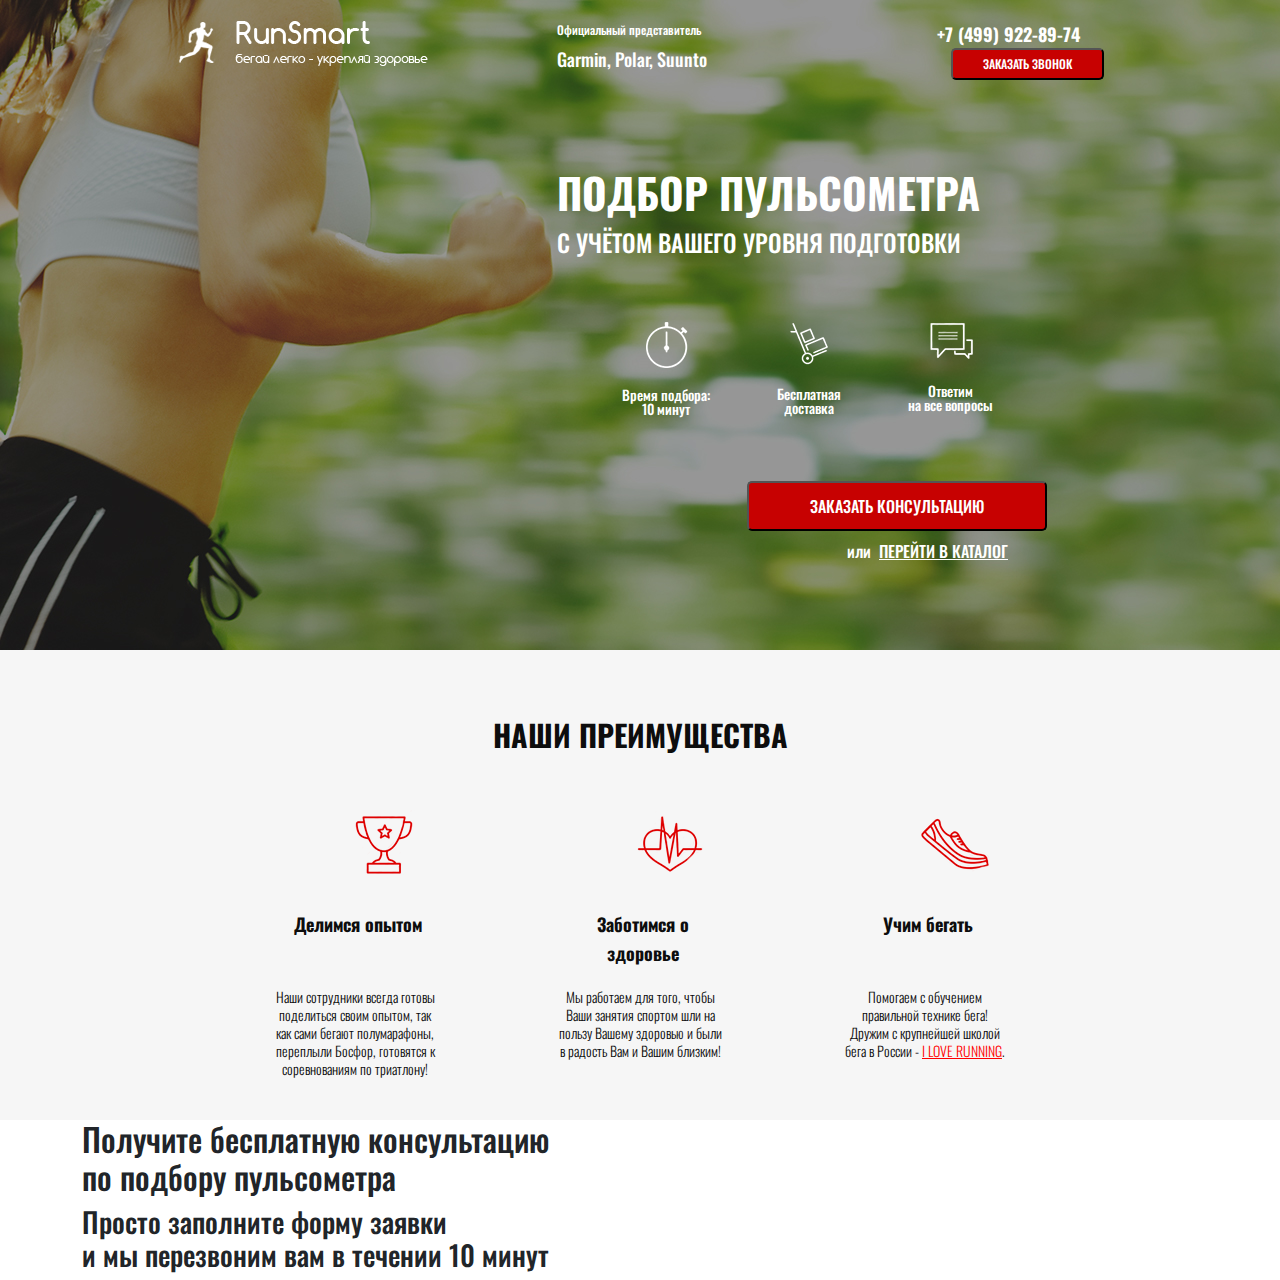
==== src/index.html @ 9c8b7bed "right" ====
<!DOCTYPE html>
<html lang="en">

<head>
    <meta charset="UTF-8">
    <meta http-equiv="X-UA-Compatible" content="IE=edge">
    <meta name="viewport" content="width=device-width, initial-scale=1.0">
    <title>RunSmart - пульсометры</title>
    <link rel="preconnect" href="https://fonts.googleapis.com">
    <link rel="preconnect" href="https://fonts.gstatic.com" crossorigin>
    <link href="https://fonts.googleapis.com/css2?family=Oswald:wght@200;300;400;500;600;700&display=swap" rel="stylesheet">
    <link rel="stylesheet" href="css/bootstrap.min.css">
    <link rel="stylesheet" href="css/bootstrap-grid.min.css">
    <link rel="stylesheet" href="css/style.css">
</head>

<body>
    <header>
        <!-- ВЕРХ САЙТА -->
        <div class="container">
            <div class="header_top_info">
                <div class="row">
                    <div class="col-md-4 offset-md-1">
                        <div class="header_logo"></div>
                        <img src="icons/header_logo.png" alt="">
                    </div>
                    <div class="col-md-3">
                        <div class="off_pr">Официальный представитель</div>
                        <div class="off_pr_name">Garmin, Polar, Suunto</div>
                    </div>
                    <div class="col-md-3 offset-md-1">
                        <div class="header_number">+7 (499) 922-89-74</div>
                        <button class="header_top_button">заказать звонок</button>
                    </div>
                </div>
            </div>
            <div class="row">
                <div class="col-md-6 offset-md-5">
                    <h1 class="header_title">Подбор пульсометра</h1>
                    <h2 class="header_subtitle">с учётом Вашего уровня подготовки</h2>
                </div>
            </div>
            <div class="row">
                <div class="col-md-6 offset-md-5">
                    <div class="header_tips">
                        <div class="header_tip1">
                            <img src="icons/header_tip1.png" alt="1tip" class="tip1">
                            <div class="header_tip_info">
                                Время подбора:<br>10 минут
                            </div>
                        </div>
                        <div class="header_tip2">
                            <img src="icons/header_tip2.png" alt="2tip" class="tip2">
                            <div class="header_tip_info">
                                Бесплатная<br>доставка
                            </div>
                        </div>
                        <div class="header_tip3">
                            <img src="icons/header_tip3.png" alt="3tip" class="tip3">
                            <div class="header_tip_info">
                                Ответим<br>на все вопросы
                            </div>
                        </div>
                    </div>
                </div>
            </div>
            <div class="row">
                <div class="col-md-4 offset-md-7">
                    <button class="consultation_button">заказать кОНСУЛЬТАЦИЮ</button>
                    <div class="consultation_or">
                        или<a href="#"> перейти в каталог</a>
                    </div>
                </div>
            </div>
        </div>
        </div>
    </header>
    <section class="benefits">
        <div class="container">
            <div class="our_benefits">
                наши преимущества
            </div>
            <div class="row">
                <div class="col-md-3 offset-md-1">
                    <img src="icons/benefits_tip1.png" alt="1" class="benefits_img_1"></div>
                <div class="col-md-3">
                    <img src="icons/benefits_tip2.png" alt="2" class="benefits_img_2"></div>
                <div class="col-md-3">
                    <img src="icons/benefits_tip3.png" alt="3" class="benefits_img_3"></div>
            </div>
            <div class="row">
                <div class="col-md-3 offset-md-1">
                    <div class="benefits_title">Делимся опытом</div>
                </div>
                <div class="col-md-3">
                    <div class="benefits_title">Заботимся о здоровье</div>
                </div>
                <div class="col-md-3">
                    <div class="benefits_title">Учим бегать</div>
                </div>
            </div>
            <div class="row">
                <div class="col-md-3 offset-md-1">
                    <div class="benefits_text">Наши сотрудники всегда готовы поделиться своим опытом, так как сами
                        бегают полумарафоны, переплыли Босфор, готовятся к соревнованиям по триатлону!</div>
                </div>
                <div class="col-md-3">
                    <div class="benefits_text">Мы работаем для того, чтобы Ваши занятия спортом шли на пользу Вашему
                        здоровью и были в радость Вам и Вашим близким!</div>
                </div>
                <div class="col-md-3">
                    <div class="benefits_text">Помогаем с обучением правильной технике бега! Дружим с крупнейшей школой
                        бега в России - <a href="#"> I LOVE RUNNING</a>.</div>
                </div>
            </div>
        </div>
    </section>
    <section class="consultation">
        <div class="container">
            <h2>Получите бесплатную консультацию<br>по подбору пульсометра </h2>
            <h3>Просто заполните форму заявки <br> и мы перезвоним вам в течении 10 минут</h3>
        </div>
    </section>
</body>

</html>
---- src/css/style.css ----
*{font-family:"Oswald",sans-serif}header{min-height:650px;widows:100%;background:url("../img/header_bg.png") center center/cover no-repeat}header .header_top_info{padding-top:21px}header .header_top_info .off_pr{font-weight:500;font-size:12px;color:#fff}header .header_top_info .off_pr_name{padding-top:7px;font-weight:500;font-size:18px;color:#fff}header .header_top_info .header_number{font-weight:bold;font-size:18px;display:-webkit-box;display:-ms-flexbox;display:flex;-webkit-box-align:end;-ms-flex-align:end;align-items:flex-end;text-align:right;color:#fff}header .header_top_info .header_top_button{width:153px;height:32px;left:0px;top:0px;background:#c70101;margin-left:14px;border-radius:5px;font-weight:500;font-size:12px;text-align:center;text-transform:uppercase;color:#fff}header h1{font-weight:bold;font-size:42px;line-height:42px;text-transform:uppercase;color:#fff;margin-top:91px}header h2{font-weight:500;font-size:24px;line-height:24px;text-transform:uppercase;color:#fff;margin-top:17px}header .header_tips{display:-webkit-box;display:-ms-flexbox;display:flex;-webkit-box-pack:justify;-ms-flex-pack:justify;justify-content:space-between;margin-right:110px;margin-left:65px;margin-top:60px}header .header_tips .tip1{margin-left:24px}header .header_tips .tip2{margin-left:10px}header .header_tips .tip3{margin-left:22px}header .header_tips .header_tip_info{font-weight:500;font-size:14px;line-height:14px;display:-webkit-box;display:-ms-flexbox;display:flex;text-align:center;color:#fff;margin-top:20px}header .consultation_button{font-weight:500;text-align:center;text-transform:uppercase;color:#fff;width:300px;height:50px;background:#c70101;border-radius:5px;margin-top:65px}header .consultation_or{font-weight:500;font-size:16px;line-height:25px;display:-webkit-box;display:-ms-flexbox;display:flex;-webkit-box-align:end;-ms-flex-align:end;align-items:flex-end;text-align:right;color:#fff;margin-top:8px;text-align:right;margin-left:100px}header .consultation_or a{font-weight:500;font-size:16px;line-height:25px;display:-webkit-box;display:-ms-flexbox;display:flex;-webkit-box-align:end;-ms-flex-align:end;align-items:flex-end;text-align:right;-webkit-text-decoration-line:underline;text-decoration-line:underline;text-transform:uppercase;color:#fff;padding-left:8px}.benefits{background-color:#f6f6f6;min-height:470px;width:100%}.benefits .our_benefits{font-style:normal;font-weight:bold;font-size:30px;line-height:30px;text-align:center;padding-top:70px;color:#0d0d0d;text-transform:uppercase}.benefits img{display:block;margin:0 auto;margin-left:173px;margin-top:60px}.benefits .benefits_title{font-weight:bold;font-size:18px;line-height:29px;text-align:center;color:#0d0d0d;margin-left:100px;margin-top:35px}.benefits .benefits_text{font-weight:300;font-size:14px;line-height:18px;text-align:center;color:#0d0d0d;margin-left:95px;margin-top:20px}.benefits .benefits_text a{-webkit-text-decoration-line:underline;text-decoration-line:underline;color:red}.consultation h1{font-family:MuseoModerno;font-style:normal;font-weight:bold;font-size:36px;line-height:54px;text-transform:uppercase;color:#fff}
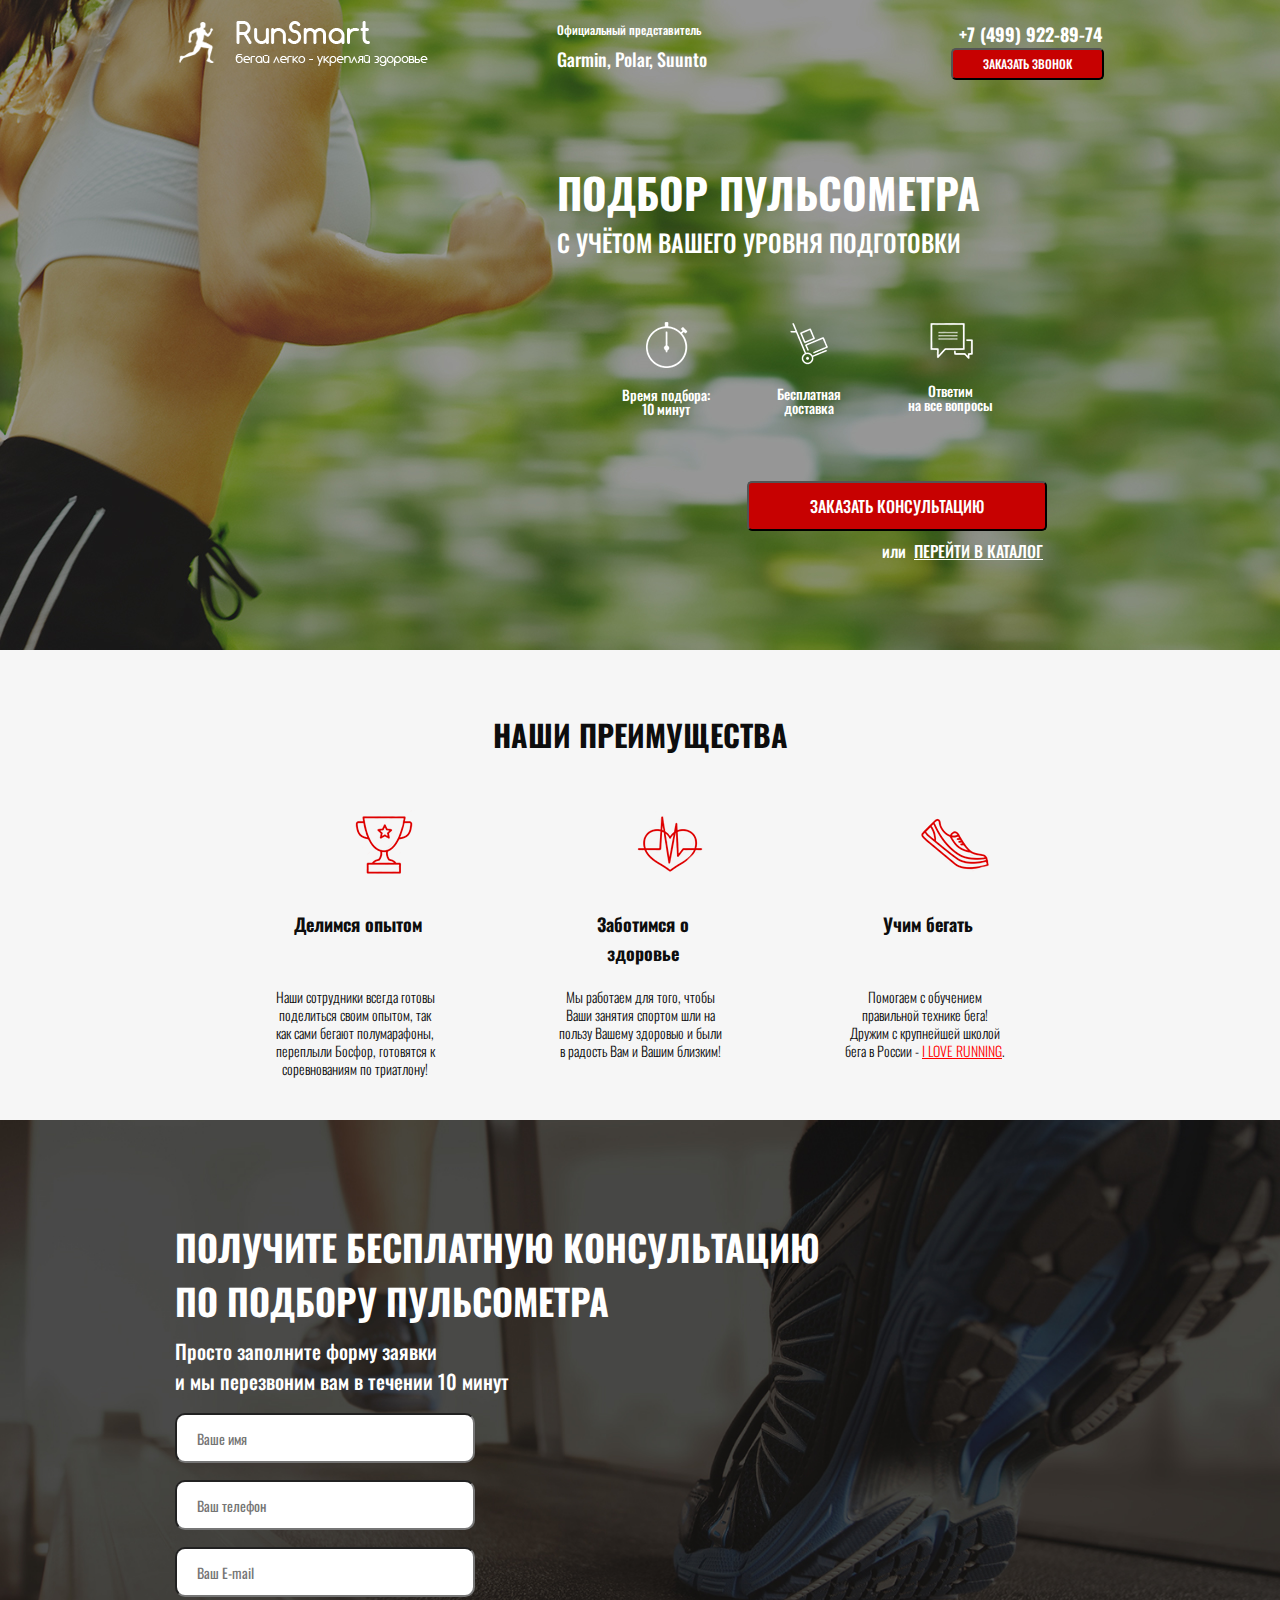
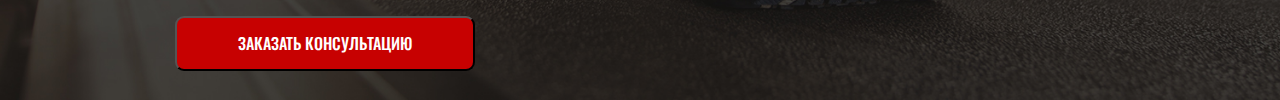
==== commit cb3a89a6: "фыва" ====
--- a/src/index.html
+++ b/src/index.html
@@ -117,10 +117,15 @@
     </section>
     <section class="consultation">
         <div class="container">
-            <h2>Получите бесплатную консультацию<br>по подбору пульсометра </h2>
-            <h3>Просто заполните форму заявки <br> и мы перезвоним вам в течении 10 минут</h3>
+            <div class="offset-md-1"><h2>Получите бесплатную консультацию<br>по подбору пульсометра </h2></div>
+            <div class="offset-md-1"><h3>Просто заполните форму заявки <br> и мы перезвоним вам в течении 10 минут</h3></div>
+            <input class="offset-md-1" type="text" placeholder="Ваше имя">
+            <input class="offset-md-1" type="text" placeholder="Ваш телефон">
+            <input class="offset-md-1" type="text" placeholder="Ваш E-mail">
+            <button class="consult-btn offset-md-1">заказать консультацию</button>
         </div>
     </section>
+    <script src="js/script.js"></script>
 </body>
 
 </html> --- a/src/css/style.css
+++ b/src/css/style.css
@@ -1 +1 @@
-*{font-family:"Oswald",sans-serif}header{min-height:650px;widows:100%;background:url("../img/header_bg.png") center center/cover no-repeat}header .header_top_info{padding-top:21px}header .header_top_info .off_pr{font-weight:500;font-size:12px;color:#fff}header .header_top_info .off_pr_name{padding-top:7px;font-weight:500;font-size:18px;color:#fff}header .header_top_info .header_number{font-weight:bold;font-size:18px;display:-webkit-box;display:-ms-flexbox;display:flex;-webkit-box-align:end;-ms-flex-align:end;align-items:flex-end;text-align:right;color:#fff}header .header_top_info .header_top_button{width:153px;height:32px;left:0px;top:0px;background:#c70101;margin-left:14px;border-radius:5px;font-weight:500;font-size:12px;text-align:center;text-transform:uppercase;color:#fff}header h1{font-weight:bold;font-size:42px;line-height:42px;text-transform:uppercase;color:#fff;margin-top:91px}header h2{font-weight:500;font-size:24px;line-height:24px;text-transform:uppercase;color:#fff;margin-top:17px}header .header_tips{display:-webkit-box;display:-ms-flexbox;display:flex;-webkit-box-pack:justify;-ms-flex-pack:justify;justify-content:space-between;margin-right:110px;margin-left:65px;margin-top:60px}header .header_tips .tip1{margin-left:24px}header .header_tips .tip2{margin-left:10px}header .header_tips .tip3{margin-left:22px}header .header_tips .header_tip_info{font-weight:500;font-size:14px;line-height:14px;display:-webkit-box;display:-ms-flexbox;display:flex;text-align:center;color:#fff;margin-top:20px}header .consultation_button{font-weight:500;text-align:center;text-transform:uppercase;color:#fff;width:300px;height:50px;background:#c70101;border-radius:5px;margin-top:65px}header .consultation_or{font-weight:500;font-size:16px;line-height:25px;display:-webkit-box;display:-ms-flexbox;display:flex;-webkit-box-align:end;-ms-flex-align:end;align-items:flex-end;text-align:right;color:#fff;margin-top:8px;text-align:right;margin-left:100px}header .consultation_or a{font-weight:500;font-size:16px;line-height:25px;display:-webkit-box;display:-ms-flexbox;display:flex;-webkit-box-align:end;-ms-flex-align:end;align-items:flex-end;text-align:right;-webkit-text-decoration-line:underline;text-decoration-line:underline;text-transform:uppercase;color:#fff;padding-left:8px}.benefits{background-color:#f6f6f6;min-height:470px;width:100%}.benefits .our_benefits{font-style:normal;font-weight:bold;font-size:30px;line-height:30px;text-align:center;padding-top:70px;color:#0d0d0d;text-transform:uppercase}.benefits img{display:block;margin:0 auto;margin-left:173px;margin-top:60px}.benefits .benefits_title{font-weight:bold;font-size:18px;line-height:29px;text-align:center;color:#0d0d0d;margin-left:100px;margin-top:35px}.benefits .benefits_text{font-weight:300;font-size:14px;line-height:18px;text-align:center;color:#0d0d0d;margin-left:95px;margin-top:20px}.benefits .benefits_text a{-webkit-text-decoration-line:underline;text-decoration-line:underline;color:red}.consultation h1{font-family:MuseoModerno;font-style:normal;font-weight:bold;font-size:36px;line-height:54px;text-transform:uppercase;color:#fff}+*{font-family:"Oswald",sans-serif}header{min-height:650px;widows:100%;background:url("../img/header_bg.png") center center/cover no-repeat}header .header_top_info{padding-top:21px}header .header_top_info .off_pr{font-weight:500;font-size:12px;color:#fff}header .header_top_info .off_pr_name{padding-top:7px;font-weight:500;font-size:18px;color:#fff}header .header_top_info .header_number{padding-left:22px;font-weight:bold;font-size:18px;display:-webkit-box;display:-ms-flexbox;display:flex;-webkit-box-align:end;-ms-flex-align:end;align-items:flex-end;text-align:right;color:#fff}header .header_top_info .header_top_button{width:153px;height:32px;left:0px;top:0px;background:#c70101;margin-left:14px;border-radius:5px;font-weight:500;font-size:12px;text-align:center;text-transform:uppercase;color:#fff}header h1{font-weight:bold;font-size:42px;line-height:42px;text-transform:uppercase;color:#fff;margin-top:91px}header h2{font-weight:500;font-size:24px;line-height:24px;text-transform:uppercase;color:#fff;margin-top:17px}header .header_tips{display:-webkit-box;display:-ms-flexbox;display:flex;-webkit-box-pack:justify;-ms-flex-pack:justify;justify-content:space-between;margin-right:110px;margin-left:65px;margin-top:60px}header .header_tips .tip1{margin-left:24px}header .header_tips .tip2{margin-left:10px}header .header_tips .tip3{margin-left:22px}header .header_tips .header_tip_info{font-weight:500;font-size:14px;line-height:14px;display:-webkit-box;display:-ms-flexbox;display:flex;text-align:center;color:#fff;margin-top:20px}header .consultation_button{font-weight:500;text-align:center;text-transform:uppercase;color:#fff;width:300px;height:50px;background:#c70101;border-radius:5px;margin-top:65px}header .consultation_or{font-weight:500;font-size:16px;line-height:25px;display:-webkit-box;display:-ms-flexbox;display:flex;-webkit-box-align:end;-ms-flex-align:end;align-items:flex-end;text-align:right;color:#fff;margin-top:8px;text-align:right;margin-left:135px}header .consultation_or a{font-weight:500;font-size:16px;line-height:25px;display:-webkit-box;display:-ms-flexbox;display:flex;-webkit-box-align:end;-ms-flex-align:end;align-items:flex-end;text-align:right;-webkit-text-decoration-line:underline;text-decoration-line:underline;text-transform:uppercase;color:#fff;padding-left:8px}.benefits{background-color:#f6f6f6;min-height:470px;width:100%}.benefits .our_benefits{font-style:normal;font-weight:bold;font-size:30px;line-height:30px;text-align:center;padding-top:70px;color:#0d0d0d;text-transform:uppercase}.benefits img{display:block;margin:0 auto;margin-left:173px;margin-top:60px}.benefits .benefits_title{font-weight:bold;font-size:18px;line-height:29px;text-align:center;color:#0d0d0d;margin-left:100px;margin-top:35px}.benefits .benefits_text{font-weight:300;font-size:14px;line-height:18px;text-align:center;color:#0d0d0d;margin-left:95px;margin-top:20px}.benefits .benefits_text a{-webkit-text-decoration-line:underline;text-decoration-line:underline;color:red}.consultation{background:url("../img/consultation_bg.png") center center/cover no-repeat;min-height:580px;padding-top:100px}.consultation h2{font-weight:bold;font-size:36px;line-height:54px;text-transform:uppercase;color:#fff}.consultation h3{font-weight:500;font-size:20px;line-height:30px;color:#fff}.consultation input{width:300px;height:50px;border-radius:10px;background:#fff;padding-left:20px;display:-webkit-box;display:-ms-flexbox;display:flex;-webkit-box-orient:vertical;-webkit-box-direction:normal;-ms-flex-direction:column;flex-direction:column;margin-top:17px;font-size:14px;color:#4b4b4b}.consultation button{width:300px;height:55px;background:#c70101;font-weight:500;font-size:16px;line-height:25px;text-align:center;text-transform:uppercase;color:#fff;margin-top:19px;border-radius:9px}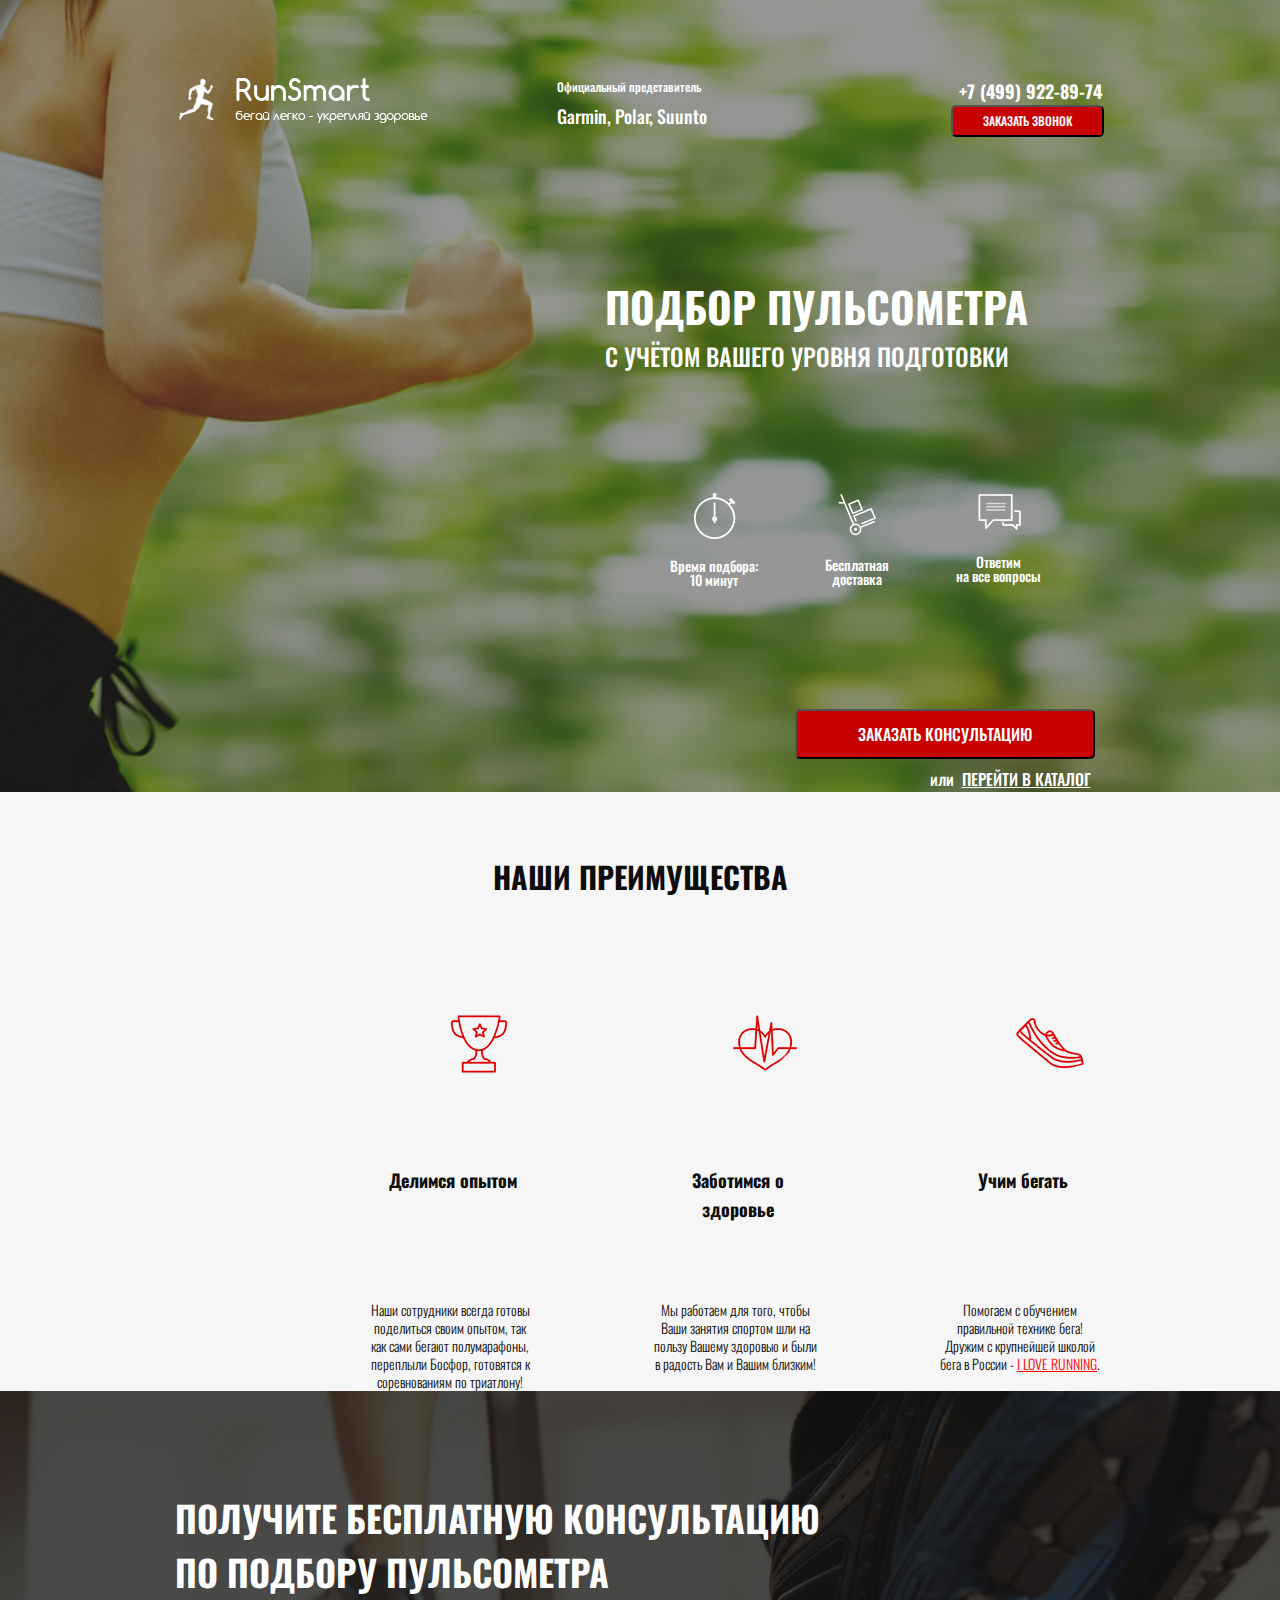
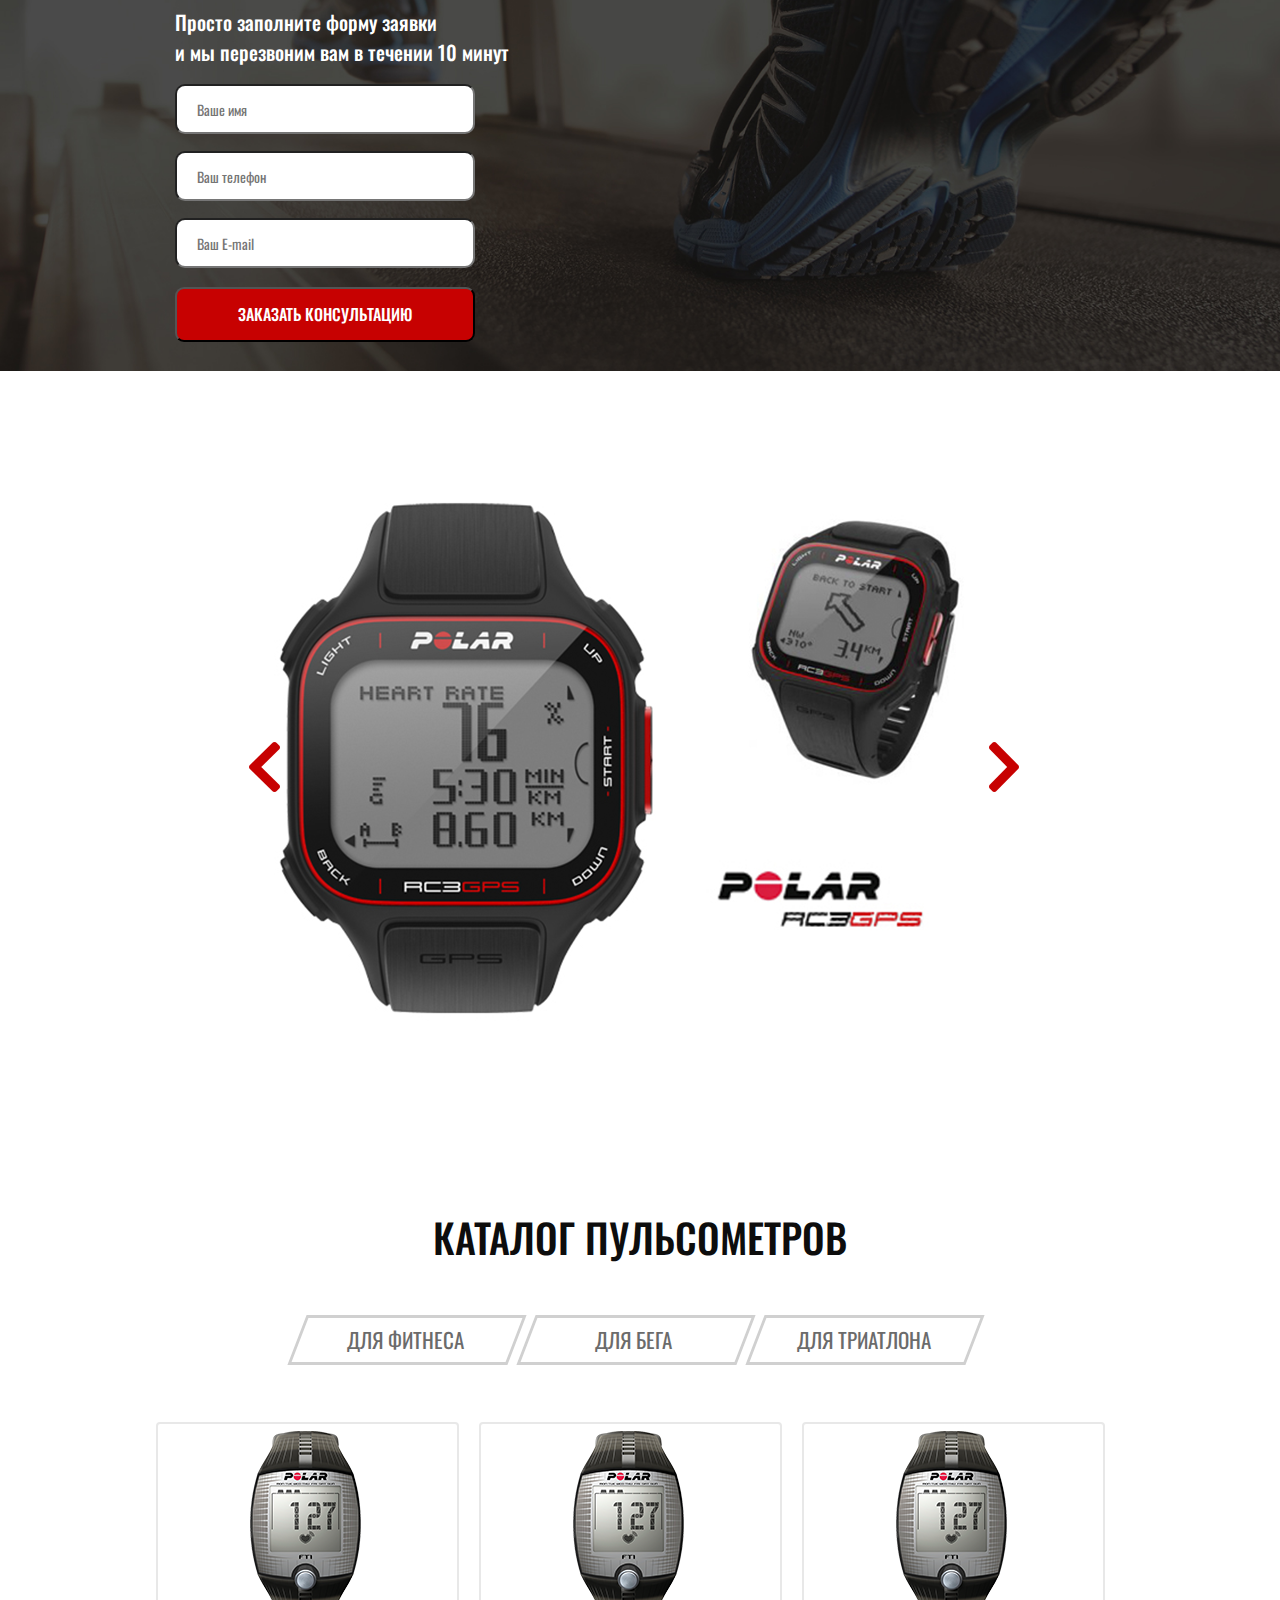
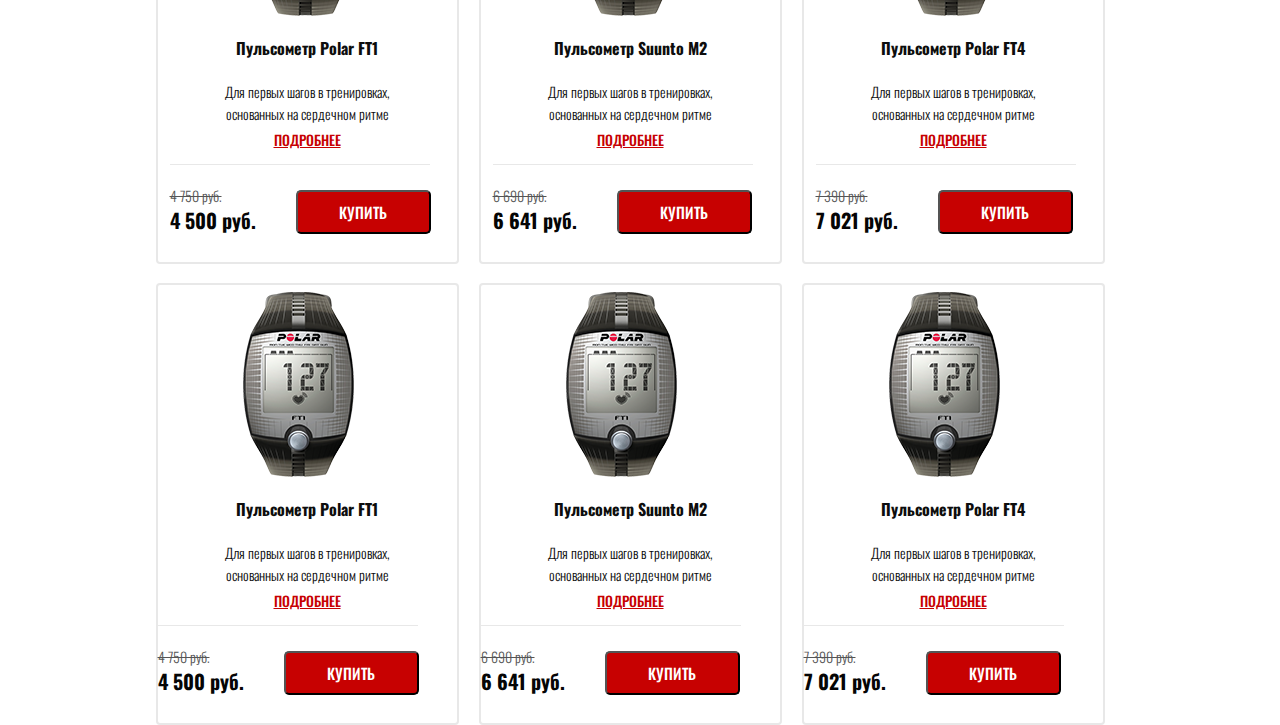
==== commit 6362eace: "ioi" ====
--- a/src/index.html
+++ b/src/index.html
@@ -125,6 +125,124 @@
             <button class="consult-btn offset-md-1">заказать консультацию</button>
         </div>
     </section>
+    <section class="slider-section">
+        <div class="container">
+            <div class="slider">
+                    <img src="img/slide1.png" alt="" class="slide-img anim">
+                    <!-- <img src="img/slide2.png" alt="" class="slide-img anim"> -->
+                    <img src="img/slide3.png" alt="" class="slide-img anim">
+                    <img src="icons/arrow_left.png" alt="" class="arrow-button-left">
+                    <img src="icons/arrow_right.png" alt="" class="arrow-button-right">
+            </div>
+        </div>
+    </section>
+    <section class="catalog-buttons">
+        <div class="container">
+            <h2>каталог пульсометров</h2>
+            <div class="tabs">
+                <div class="tab1"> <span> Для фитнеса</span></div>
+                <div class="tab2"><span>для бега</span></div>
+                <div class="tab3"> <span>для триатлона</span></div>
+            </div>
+
+        </div>
+    </section>
+    <section class="catalog">
+        <div class="container">
+            <div class="row">
+                <div class="card">
+                    <img src="img/card-pic.png" alt="">
+                    <h3>Пульсометр Polar FT1</h3>
+                    <div class="card-title">Для первых шагов в тренировках,<br> основанных на сердечном ритме</div>
+                    <div class="more">ПОДРОБНЕЕ</div>
+                    <div class="delimiter"></div>
+                    <div class="footer-card">
+                        <div class="prices">
+                            <div class="mini-price">4 750 руб.</div>
+                            <div class="big-price">4 500 руб.</div>
+                        </div>
+                        <button class="buy">КУПИТЬ</button>
+                    </div>
+
+                </div>
+                <div class="card">
+                    <img src="img/card-pic.png" alt="">
+                    <h3>Пульсометр Suunto M2</h3>
+                    <div class="card-title">Для первых шагов в тренировках,<br> основанных на сердечном ритме</div>
+                    <div class="more">ПОДРОБНЕЕ</div>
+                    <div class="delimiter"></div>
+                    <div class="footer-card">
+                        <div class="prices">
+                            <div class="mini-price">6 690 руб.</div>
+                            <div class="big-price">6 641 руб.</div>
+                        </div>
+                        <button class="buy">КУПИТЬ</button>
+                    </div>
+
+                </div>
+                <div class="card">
+                    <img src="img/card-pic.png" alt="">
+                    <h3>Пульсометр Polar FT4</h3>
+                    <div class="card-title">Для первых шагов в тренировках,<br> основанных на сердечном ритме</div>
+                    <div class="more">ПОДРОБНЕЕ</div>
+                    <div class="delimiter"></div>
+                    <div class="footer-card">
+                        <div class="prices">
+                            <div class="mini-price">7 390 руб.</div>
+                            <div class="big-price">7 021 руб.</div>
+                        </div>
+                        <button class="buy">КУПИТЬ</button>
+                    </div>
+                </div>
+            </div>
+            <div class="row1">
+                <div class="card">
+                    <img src="img/card-pic.png" alt="">
+                    <h3>Пульсометр Polar FT1</h3>
+                    <div class="card-title">Для первых шагов в тренировках,<br> основанных на сердечном ритме</div>
+                    <div class="more">ПОДРОБНЕЕ</div>
+                    <div class="delimiter"></div>
+                    <div class="footer-card">
+                        <div class="prices">
+                            <div class="mini-price">4 750 руб.</div>
+                            <div class="big-price">4 500 руб.</div>
+                        </div>
+                        <button class="buy">КУПИТЬ</button>
+                    </div>
+
+                </div>
+                <div class="card">
+                    <img src="img/card-pic.png" alt="">
+                    <h3>Пульсометр Suunto M2</h3>
+                    <div class="card-title">Для первых шагов в тренировках,<br> основанных на сердечном ритме</div>
+                    <div class="more">ПОДРОБНЕЕ</div>
+                    <div class="delimiter"></div>
+                    <div class="footer-card">
+                        <div class="prices">
+                            <div class="mini-price">6 690 руб.</div>
+                            <div class="big-price">6 641 руб.</div>
+                        </div>
+                        <button class="buy">КУПИТЬ</button>
+                    </div>
+
+                </div>
+                <div class="card">
+                    <img src="img/card-pic.png" alt="">
+                    <h3>Пульсометр Polar FT4</h3>
+                    <div class="card-title">Для первых шагов в тренировках,<br> основанных на сердечном ритме</div>
+                    <div class="more">ПОДРОБНЕЕ</div>
+                    <div class="delimiter"></div>
+                    <div class="footer-card">
+                        <div class="prices">
+                            <div class="mini-price">7 390 руб.</div>
+                            <div class="big-price">7 021 руб.</div>
+                        </div>
+                        <button class="buy">КУПИТЬ</button>
+                    </div>
+                </div>
+            </div>
+        </div>
+    </section>
     <script src="js/script.js"></script>
 </body>
 
--- a/src/css/style.css
+++ b/src/css/style.css
@@ -1 +1 @@
-*{font-family:"Oswald",sans-serif}header{min-height:650px;widows:100%;background:url("../img/header_bg.png") center center/cover no-repeat}header .header_top_info{padding-top:21px}header .header_top_info .off_pr{font-weight:500;font-size:12px;color:#fff}header .header_top_info .off_pr_name{padding-top:7px;font-weight:500;font-size:18px;color:#fff}header .header_top_info .header_number{padding-left:22px;font-weight:bold;font-size:18px;display:-webkit-box;display:-ms-flexbox;display:flex;-webkit-box-align:end;-ms-flex-align:end;align-items:flex-end;text-align:right;color:#fff}header .header_top_info .header_top_button{width:153px;height:32px;left:0px;top:0px;background:#c70101;margin-left:14px;border-radius:5px;font-weight:500;font-size:12px;text-align:center;text-transform:uppercase;color:#fff}header h1{font-weight:bold;font-size:42px;line-height:42px;text-transform:uppercase;color:#fff;margin-top:91px}header h2{font-weight:500;font-size:24px;line-height:24px;text-transform:uppercase;color:#fff;margin-top:17px}header .header_tips{display:-webkit-box;display:-ms-flexbox;display:flex;-webkit-box-pack:justify;-ms-flex-pack:justify;justify-content:space-between;margin-right:110px;margin-left:65px;margin-top:60px}header .header_tips .tip1{margin-left:24px}header .header_tips .tip2{margin-left:10px}header .header_tips .tip3{margin-left:22px}header .header_tips .header_tip_info{font-weight:500;font-size:14px;line-height:14px;display:-webkit-box;display:-ms-flexbox;display:flex;text-align:center;color:#fff;margin-top:20px}header .consultation_button{font-weight:500;text-align:center;text-transform:uppercase;color:#fff;width:300px;height:50px;background:#c70101;border-radius:5px;margin-top:65px}header .consultation_or{font-weight:500;font-size:16px;line-height:25px;display:-webkit-box;display:-ms-flexbox;display:flex;-webkit-box-align:end;-ms-flex-align:end;align-items:flex-end;text-align:right;color:#fff;margin-top:8px;text-align:right;margin-left:135px}header .consultation_or a{font-weight:500;font-size:16px;line-height:25px;display:-webkit-box;display:-ms-flexbox;display:flex;-webkit-box-align:end;-ms-flex-align:end;align-items:flex-end;text-align:right;-webkit-text-decoration-line:underline;text-decoration-line:underline;text-transform:uppercase;color:#fff;padding-left:8px}.benefits{background-color:#f6f6f6;min-height:470px;width:100%}.benefits .our_benefits{font-style:normal;font-weight:bold;font-size:30px;line-height:30px;text-align:center;padding-top:70px;color:#0d0d0d;text-transform:uppercase}.benefits img{display:block;margin:0 auto;margin-left:173px;margin-top:60px}.benefits .benefits_title{font-weight:bold;font-size:18px;line-height:29px;text-align:center;color:#0d0d0d;margin-left:100px;margin-top:35px}.benefits .benefits_text{font-weight:300;font-size:14px;line-height:18px;text-align:center;color:#0d0d0d;margin-left:95px;margin-top:20px}.benefits .benefits_text a{-webkit-text-decoration-line:underline;text-decoration-line:underline;color:red}.consultation{background:url("../img/consultation_bg.png") center center/cover no-repeat;min-height:580px;padding-top:100px}.consultation h2{font-weight:bold;font-size:36px;line-height:54px;text-transform:uppercase;color:#fff}.consultation h3{font-weight:500;font-size:20px;line-height:30px;color:#fff}.consultation input{width:300px;height:50px;border-radius:10px;background:#fff;padding-left:20px;display:-webkit-box;display:-ms-flexbox;display:flex;-webkit-box-orient:vertical;-webkit-box-direction:normal;-ms-flex-direction:column;flex-direction:column;margin-top:17px;font-size:14px;color:#4b4b4b}.consultation button{width:300px;height:55px;background:#c70101;font-weight:500;font-size:16px;line-height:25px;text-align:center;text-transform:uppercase;color:#fff;margin-top:19px;border-radius:9px}+*{font-family:"Oswald",sans-serif}header{min-height:650px;widows:100%;background:url("../img/header_bg.png") center center/cover no-repeat}header .header_top_info{padding-top:21px}header .header_top_info .off_pr{font-weight:500;font-size:12px;color:#fff}header .header_top_info .off_pr_name{padding-top:7px;font-weight:500;font-size:18px;color:#fff}header .header_top_info .header_number{padding-left:22px;font-weight:bold;font-size:18px;display:-webkit-box;display:-ms-flexbox;display:flex;-webkit-box-align:end;-ms-flex-align:end;align-items:flex-end;text-align:right;color:#fff}header .header_top_info .header_top_button{width:153px;height:32px;left:0px;top:0px;background:#c70101;margin-left:14px;border-radius:5px;font-weight:500;font-size:12px;text-align:center;text-transform:uppercase;color:#fff}header h1{font-weight:bold;font-size:42px;line-height:42px;text-transform:uppercase;color:#fff;margin-top:91px}header h2{font-weight:500;font-size:24px;line-height:24px;text-transform:uppercase;color:#fff;margin-top:17px}header .header_tips{display:-webkit-box;display:-ms-flexbox;display:flex;-webkit-box-pack:justify;-ms-flex-pack:justify;justify-content:space-between;margin-right:110px;margin-left:65px;margin-top:60px}header .header_tips .tip1{margin-left:24px}header .header_tips .tip2{margin-left:10px}header .header_tips .tip3{margin-left:22px}header .header_tips .header_tip_info{font-weight:500;font-size:14px;line-height:14px;display:-webkit-box;display:-ms-flexbox;display:flex;text-align:center;color:#fff;margin-top:20px}header .consultation_button{font-weight:500;text-align:center;text-transform:uppercase;color:#fff;width:300px;height:50px;background:#c70101;border-radius:5px;margin-top:65px}header .consultation_or{font-weight:500;font-size:16px;line-height:25px;display:-webkit-box;display:-ms-flexbox;display:flex;-webkit-box-align:end;-ms-flex-align:end;align-items:flex-end;text-align:right;color:#fff;margin-top:8px;text-align:right;margin-left:135px}header .consultation_or a{font-weight:500;font-size:16px;line-height:25px;display:-webkit-box;display:-ms-flexbox;display:flex;-webkit-box-align:end;-ms-flex-align:end;align-items:flex-end;text-align:right;-webkit-text-decoration-line:underline;text-decoration-line:underline;text-transform:uppercase;color:#fff;padding-left:8px}.benefits{background-color:#f6f6f6;min-height:470px;width:100%}.benefits .our_benefits{font-style:normal;font-weight:bold;font-size:30px;line-height:30px;text-align:center;padding-top:70px;color:#0d0d0d;text-transform:uppercase}.benefits img{display:block;margin:0 auto;margin-left:173px;margin-top:60px}.benefits .benefits_title{font-weight:bold;font-size:18px;line-height:29px;text-align:center;color:#0d0d0d;margin-left:100px;margin-top:35px}.benefits .benefits_text{font-weight:300;font-size:14px;line-height:18px;text-align:center;color:#0d0d0d;margin-left:95px;margin-top:20px}.benefits .benefits_text a{-webkit-text-decoration-line:underline;text-decoration-line:underline;color:red}.consultation{background:url("../img/consultation_bg.png") center center/cover no-repeat;min-height:580px;padding-top:100px}.consultation h2{font-weight:bold;font-size:36px;line-height:54px;text-transform:uppercase;color:#fff}.consultation h3{font-weight:500;font-size:20px;line-height:30px;color:#fff}.consultation input{width:300px;height:50px;border-radius:10px;background:#fff;padding-left:20px;display:-webkit-box;display:-ms-flexbox;display:flex;-webkit-box-orient:vertical;-webkit-box-direction:normal;-ms-flex-direction:column;flex-direction:column;margin-top:17px;font-size:14px;color:#4b4b4b}.consultation button{width:300px;height:55px;background:#c70101;font-weight:500;font-size:16px;line-height:25px;text-align:center;text-transform:uppercase;color:#fff;margin-top:19px;border-radius:9px}.slider-section{min-height:742px}.slider-section .slider{position:relative;min-height:742px}.slider-section .slider .slide-img{margin:0 auto;padding-top:11%;-webkit-transition:all ease 2s;transition:all ease 2s;opacity:1}.slider-section .slider .anim{opacity:.4}.slider-section .slider .arrow-button-left{position:absolute;top:50%;left:15%;cursor:pointer}.slider-section .slider .arrow-button-right{position:absolute;top:50%;right:16%;cursor:pointer}.catalog-buttons{padding-top:100px;min-height:229px}.catalog-buttons h2{font-size:40px;text-align:center;text-transform:uppercase;color:#0d0d0d}.catalog-buttons .tabs{padding-top:46px;display:-webkit-box;display:-ms-flexbox;display:flex;-webkit-box-orient:horizontal;-webkit-box-direction:normal;-ms-flex-direction:row;flex-direction:row;-webkit-box-pack:center;-ms-flex-pack:center;justify-content:center}.catalog-buttons .tabs .tab1{margin-right:9px;width:220px;height:50px;background:rgba(0,0,0,.0001);border:3px solid #d0d0d0;cursor:pointer;-webkit-transform:skew(339deg);-moz-transform:skew(339deg);-o-transform:skew(339deg)}.catalog-buttons .tabs .tab1 span{left:22%;top:14%;position:absolute;font-size:21px;text-transform:uppercase;color:#6b6b6b;-webkit-transform:skew(21deg);-moz-transform:skew(21deg);-o-transform:skew(21deg);-webkit-user-select:none;-moz-user-select:none;-ms-user-select:none;user-select:none}.catalog-buttons .tabs .tab2{margin-right:9px;width:220px;height:50px;background:rgba(0,0,0,.0001);border:3px solid #d0d0d0;cursor:pointer;-webkit-transform:skew(339deg);-moz-transform:skew(339deg);-o-transform:skew(339deg)}.catalog-buttons .tabs .tab2 span{left:31%;top:14%;position:absolute;font-size:21px;text-transform:uppercase;color:#6b6b6b;-webkit-transform:skew(21deg);-moz-transform:skew(21deg);-o-transform:skew(21deg);-webkit-user-select:none;-moz-user-select:none;-ms-user-select:none;user-select:none}.catalog-buttons .tabs .tab3{margin-right:9px;width:220px;height:50px;background:rgba(0,0,0,.0001);border:3px solid #d0d0d0;cursor:pointer;-webkit-transform:skew(339deg);-moz-transform:skew(339deg);-o-transform:skew(339deg)}.catalog-buttons .tabs .tab3 span{left:18%;top:14%;position:absolute;font-size:21px;text-transform:uppercase;color:#6b6b6b;-webkit-transform:skew(21deg);-moz-transform:skew(21deg);-o-transform:skew(21deg);-webkit-user-select:none;-moz-user-select:none;-ms-user-select:none;user-select:none}.catalog-buttons .tabs .tab-click{background:#c70101}.catalog-buttons .tabs .tab-click span{color:#fff}.row1{display:-webkit-box;display:-ms-flexbox;display:flex;-webkit-box-orient:horizontal;-webkit-box-direction:normal;-ms-flex-direction:row;flex-direction:row;-webkit-box-pack:center;-ms-flex-pack:center;justify-content:center;padding-top:19px}.row{display:-webkit-box;display:-ms-flexbox;display:flex;-webkit-box-orient:horizontal;-webkit-box-direction:normal;-ms-flex-direction:row;flex-direction:row;-webkit-box-pack:center;-ms-flex-pack:center;justify-content:center;padding-top:57px}.card{width:303px;height:442px;border:2px solid #e8e8e8;margin-right:20px}.card img{height:200px;width:140px;margin-left:24%}.card h3{font-weight:bold;font-size:16px;text-align:center;color:#0d0d0d;padding-top:15px}.card .card-title{font-weight:300;font-size:14px;line-height:22px;text-align:center;color:#0d0d0d;padding-top:15px}.card .more{font-weight:500;font-size:14px;line-height:14px;text-align:center;-webkit-text-decoration-line:underline;text-decoration-line:underline;color:#c70101;cursor:pointer;-webkit-user-select:none;-moz-user-select:none;-ms-user-select:none;user-select:none}.card .delimiter{width:260px;height:1px;left:22px;top:359px;background:#e8e8e8;-webkit-box-pack:center;-ms-flex-pack:center;justify-content:center;margin-top:17px}.card .footer-card{display:-webkit-box;display:-ms-flexbox;display:flex}.card .prices{padding-top:24px}.card .prices .mini-price{font-weight:300;font-size:14px;line-height:14px;-webkit-text-decoration-line:line-through;text-decoration-line:line-through;color:#555}.card .prices .big-price{font-weight:bold;font-size:20px;color:#050505;padding-top:2px}.card .buy{margin-top:25px;margin-left:40px;width:135px;height:44px;background:#c70101;border-radius:5px;font-weight:500;font-size:15px;text-transform:uppercase;color:#fff}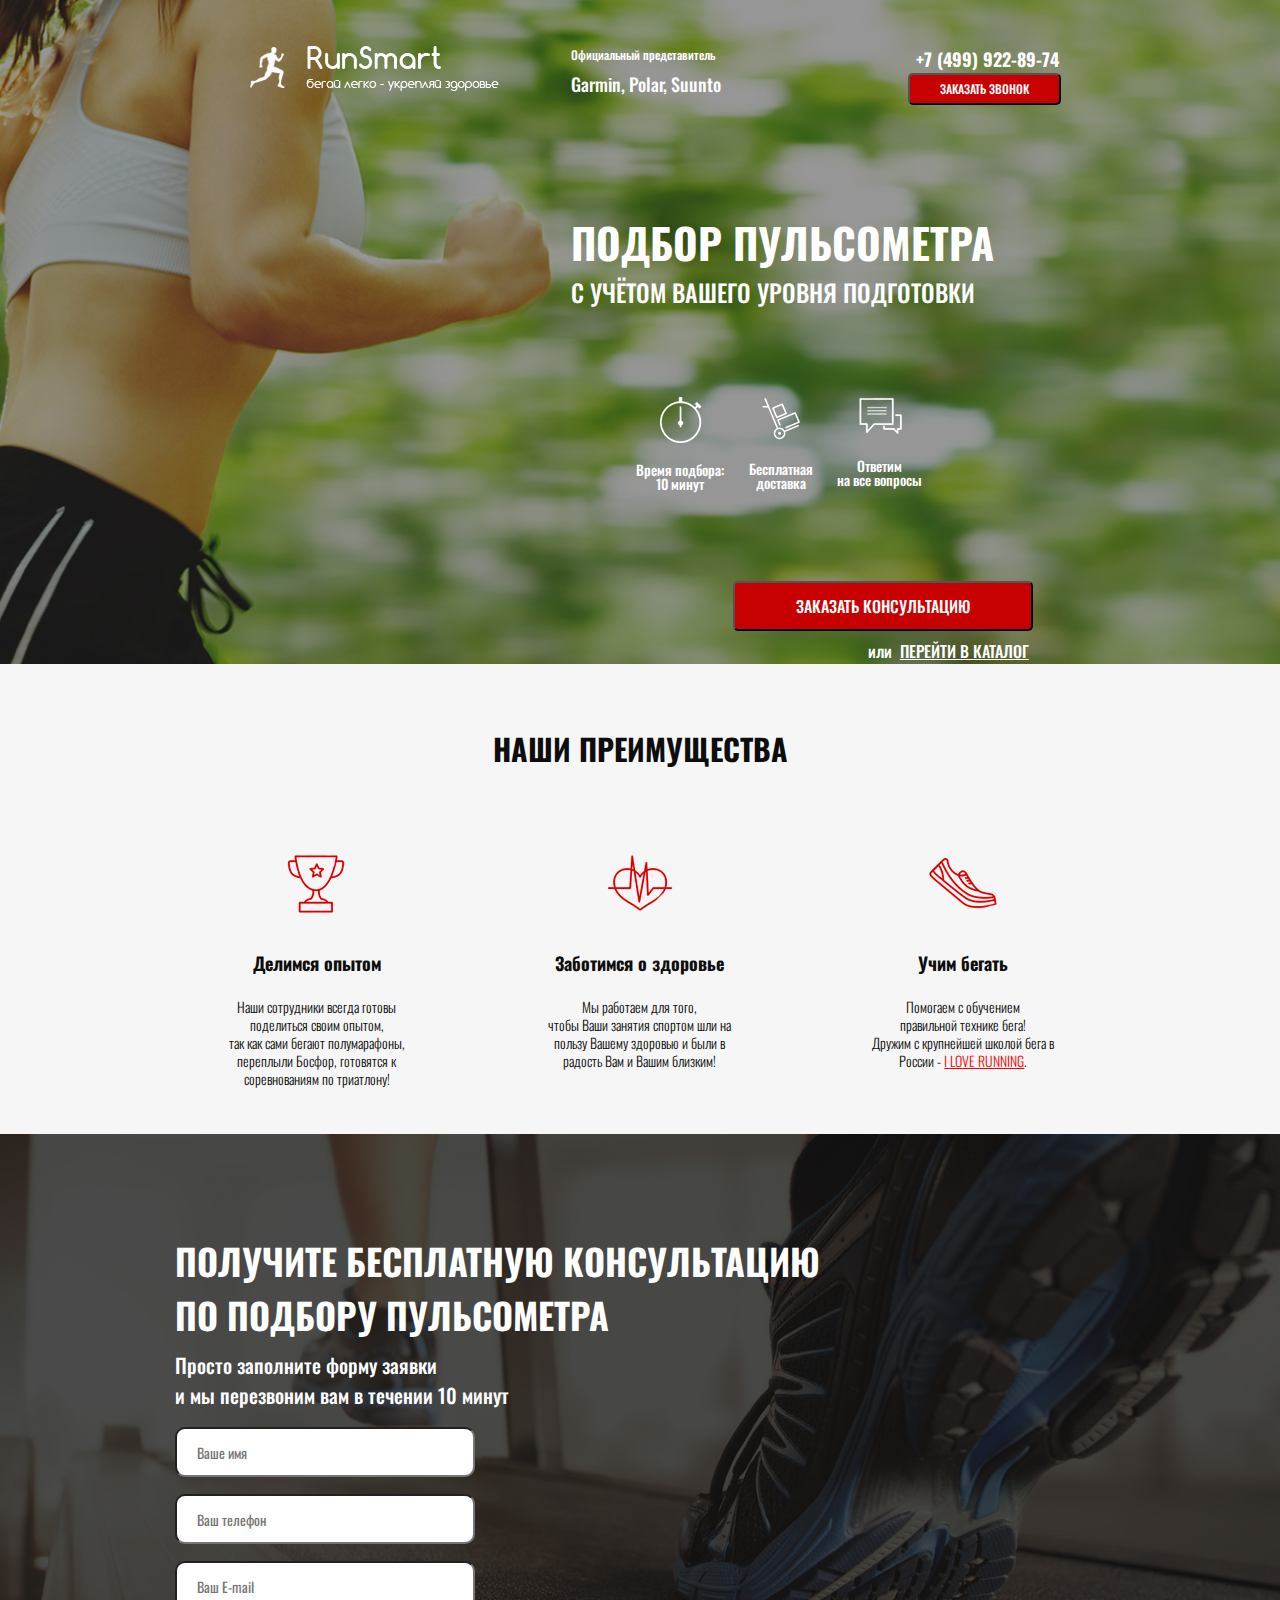
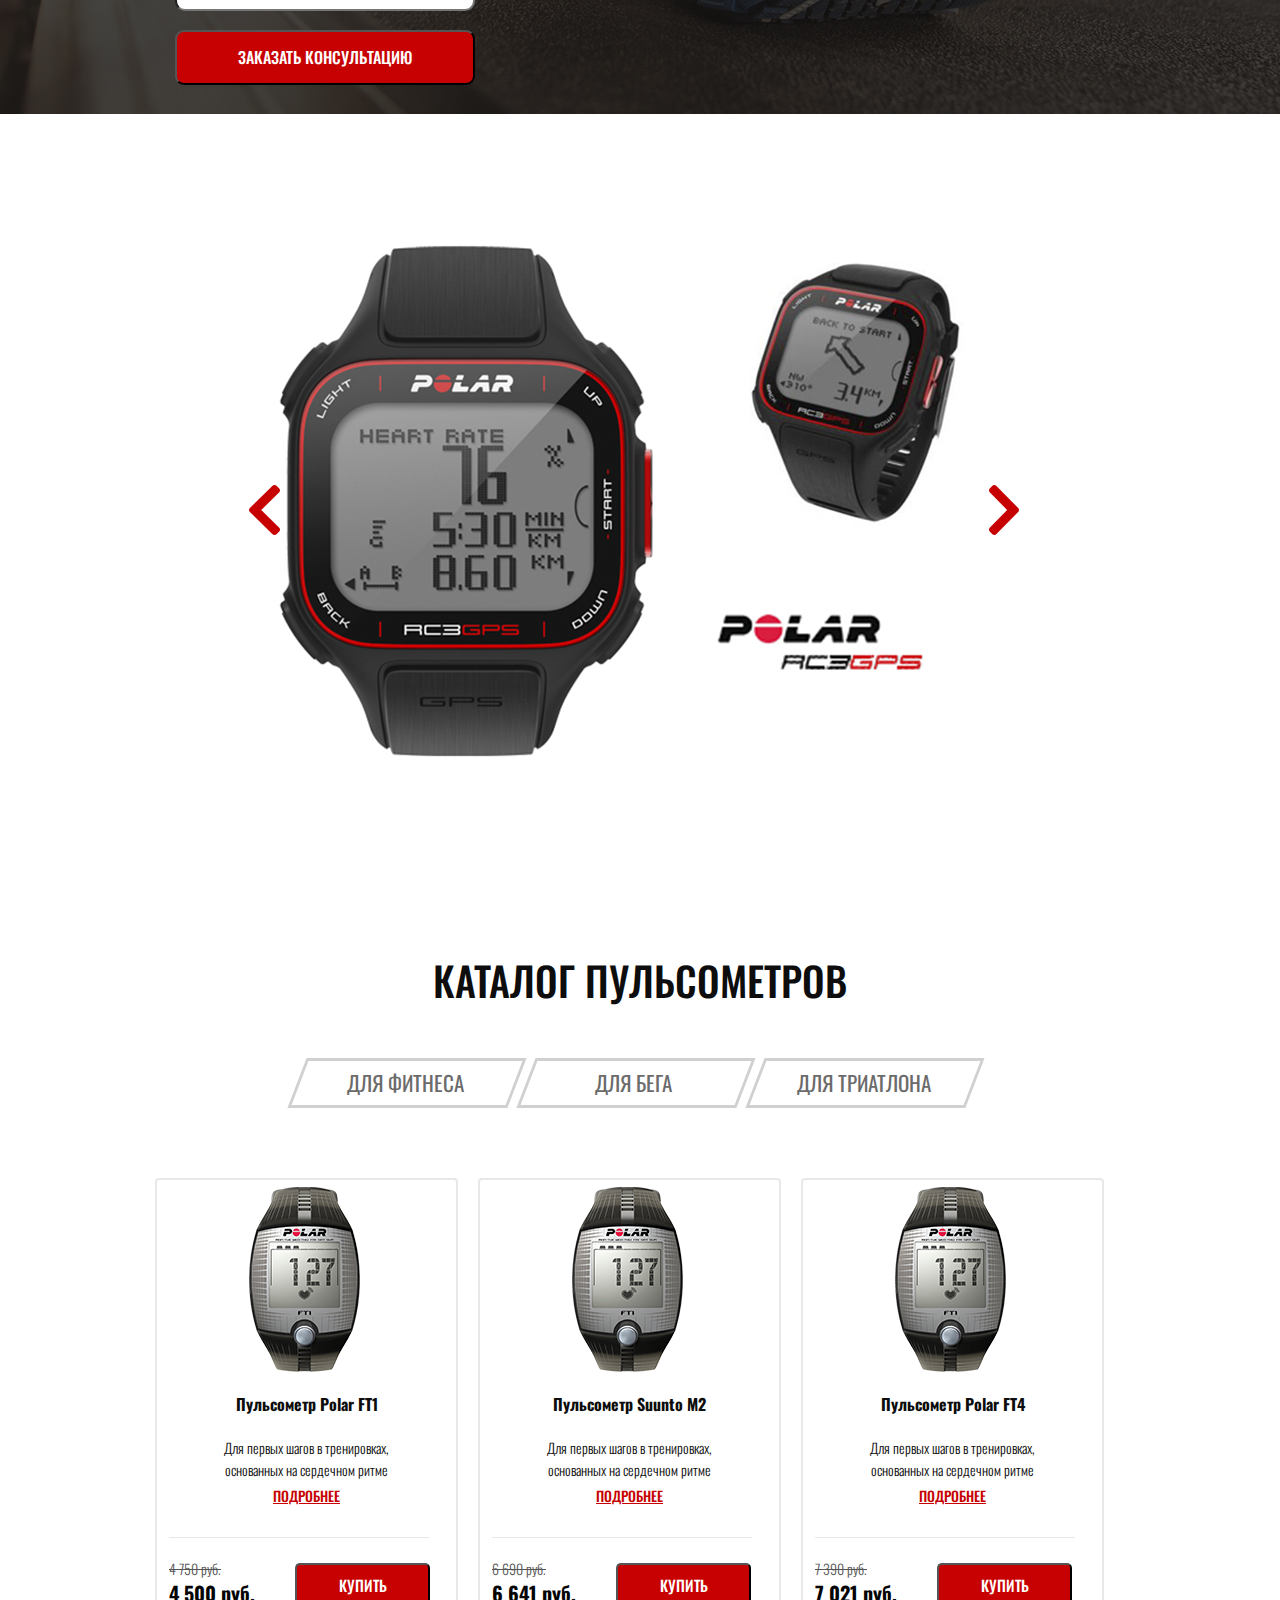
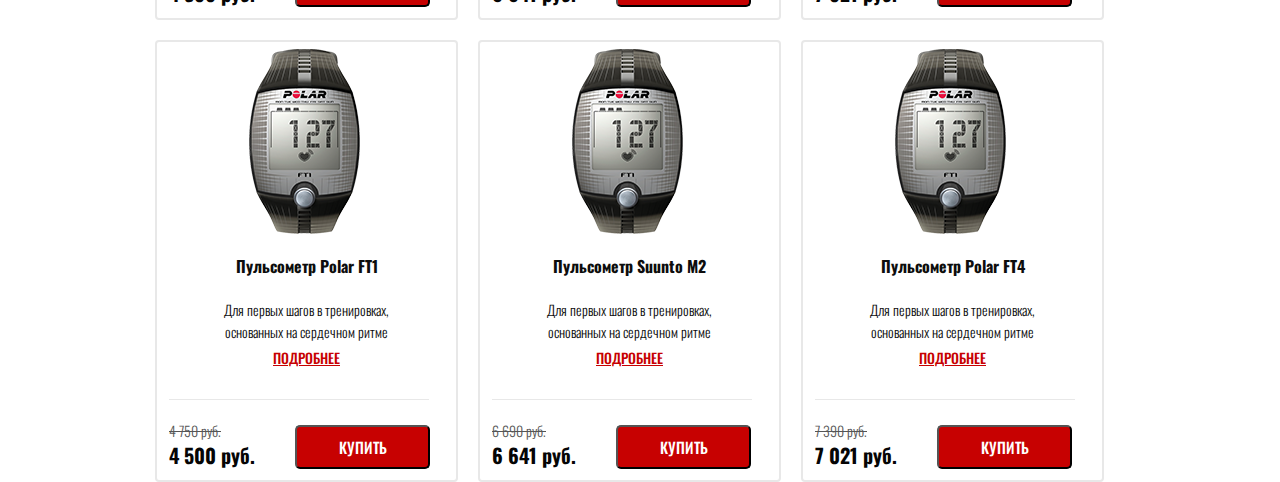
==== commit a6b66214: "qwe" ====
--- a/src/index.html
+++ b/src/index.html
@@ -8,7 +8,8 @@
     <title>RunSmart - пульсометры</title>
     <link rel="preconnect" href="https://fonts.googleapis.com">
     <link rel="preconnect" href="https://fonts.gstatic.com" crossorigin>
-    <link href="https://fonts.googleapis.com/css2?family=Oswald:wght@200;300;400;500;600;700&display=swap" rel="stylesheet">
+    <link href="https://fonts.googleapis.com/css2?family=Oswald:wght@200;300;400;500;600;700&display=swap"
+        rel="stylesheet">
     <link rel="stylesheet" href="css/bootstrap.min.css">
     <link rel="stylesheet" href="css/bootstrap-grid.min.css">
     <link rel="stylesheet" href="css/style.css">
@@ -81,44 +82,35 @@
                 наши преимущества
             </div>
             <div class="row">
-                <div class="col-md-3 offset-md-1">
-                    <img src="icons/benefits_tip1.png" alt="1" class="benefits_img_1"></div>
-                <div class="col-md-3">
-                    <img src="icons/benefits_tip2.png" alt="2" class="benefits_img_2"></div>
-                <div class="col-md-3">
-                    <img src="icons/benefits_tip3.png" alt="3" class="benefits_img_3"></div>
-            </div>
-            <div class="row">
-                <div class="col-md-3 offset-md-1">
+                <div class="benefits-card col-md-4">
+                    <img src="icons/benefits_tip1.png" alt="1" class="benefits_img_1">
                     <div class="benefits_title">Делимся опытом</div>
-                </div>
-                <div class="col-md-3">
+                    <div class="benefits_text">Наши сотрудники всегда готовы <br> поделиться своим опытом, <br> так как сами
+                        бегают полумарафоны, <br> переплыли Босфор, готовятся к <br> соревнованиям по триатлону!</div>
+                    </div>
+                <div class="benefits-card col-md-4">
+                    <img src="icons/benefits_tip2.png" alt="2" class="benefits_img_2">
                     <div class="benefits_title">Заботимся о здоровье</div>
-                </div>
-                <div class="col-md-3">
+                    <div class="benefits_text">Мы работаем для того, <br> чтобы Ваши занятия спортом шли на<br> пользу Вашему
+                        здоровью и были в<br> радость Вам и Вашим близким!</div>
+                    </div>
+                <div class="benefits-card col-md-4">
+                    <img src="icons/benefits_tip3.png" alt="3" class="benefits_img_3">
                     <div class="benefits_title">Учим бегать</div>
-                </div>
-            </div>
-            <div class="row">
-                <div class="col-md-3 offset-md-1">
-                    <div class="benefits_text">Наши сотрудники всегда готовы поделиться своим опытом, так как сами
-                        бегают полумарафоны, переплыли Босфор, готовятся к соревнованиям по триатлону!</div>
-                </div>
-                <div class="col-md-3">
-                    <div class="benefits_text">Мы работаем для того, чтобы Ваши занятия спортом шли на пользу Вашему
-                        здоровью и были в радость Вам и Вашим близким!</div>
-                </div>
-                <div class="col-md-3">
-                    <div class="benefits_text">Помогаем с обучением правильной технике бега! Дружим с крупнейшей школой
-                        бега в России - <a href="#"> I LOVE RUNNING</a>.</div>
-                </div>
+                    <div class="benefits_text">Помогаем с обучением <br> правильной технике бега!<br> Дружим с крупнейшей школой
+                        бега в <br>России - <a href="#"> I LOVE RUNNING</a>.</div>
+                    </div>
             </div>
         </div>
     </section>
     <section class="consultation">
         <div class="container">
-            <div class="offset-md-1"><h2>Получите бесплатную консультацию<br>по подбору пульсометра </h2></div>
-            <div class="offset-md-1"><h3>Просто заполните форму заявки <br> и мы перезвоним вам в течении 10 минут</h3></div>
+            <div class="offset-md-1">
+                <h2>Получите бесплатную консультацию<br>по подбору пульсометра </h2>
+            </div>
+            <div class="offset-md-1">
+                <h3>Просто заполните форму заявки <br> и мы перезвоним вам в течении 10 минут</h3>
+            </div>
             <input class="offset-md-1" type="text" placeholder="Ваше имя">
             <input class="offset-md-1" type="text" placeholder="Ваш телефон">
             <input class="offset-md-1" type="text" placeholder="Ваш E-mail">
@@ -128,11 +120,11 @@
     <section class="slider-section">
         <div class="container">
             <div class="slider">
-                    <img src="img/slide1.png" alt="" class="slide-img anim">
-                    <!-- <img src="img/slide2.png" alt="" class="slide-img anim"> -->
-                    <img src="img/slide3.png" alt="" class="slide-img anim">
-                    <img src="icons/arrow_left.png" alt="" class="arrow-button-left">
-                    <img src="icons/arrow_right.png" alt="" class="arrow-button-right">
+                <img src="img/slide1.png" alt="" class="slide-img anim">
+                <!-- <img src="img/slide2.png" alt="" class="slide-img anim"> -->
+                <img src="img/slide3.png" alt="" class="slide-img anim">
+                <img src="icons/arrow_left.png" alt="" class="arrow-button-left">
+                <img src="icons/arrow_right.png" alt="" class="arrow-button-right">
             </div>
         </div>
     </section>
@@ -140,21 +132,33 @@
         <div class="container">
             <h2>каталог пульсометров</h2>
             <div class="tabs">
-                <div class="tab1"> <span> Для фитнеса</span></div>
-                <div class="tab2"><span>для бега</span></div>
-                <div class="tab3"> <span>для триатлона</span></div>
-            </div>
-
+                <div class="tab1" data-category="1"> <span> Для фитнеса</span></div>
+                <div class="tab2" data-category="2"><span>для бега</span></div>
+                <div class="tab3" data-category="3"> <span>для триатлона</span></div>
+            </div>
         </div>
     </section>
     <section class="catalog">
         <div class="container">
             <div class="row">
-                <div class="card">
-                    <img src="img/card-pic.png" alt="">
-                    <h3>Пульсометр Polar FT1</h3>
-                    <div class="card-title">Для первых шагов в тренировках,<br> основанных на сердечном ритме</div>
-                    <div class="more">ПОДРОБНЕЕ</div>
+                <div class="card"  data-category="1">
+                    <div class="show">
+                        <img src="img/card-pic.png" alt="" class="card-img">
+                        <h3>Пульсометр Polar FT1</h3>
+                        <div class="card-title">Для первых шагов в тренировках,<br> основанных на сердечном ритме</div>
+                        <div class="more">ПОДРОБНЕЕ</div>
+                    </div>
+                    <div class="hide">
+                        <ul>
+                            <li type="square">Вы услышите звуковое оповещение о нужном пульсе во время тренировки;</li>
+                            <li type="square">Вы увидите информативный графический индикатор целевых тренировочных зон
+                                пульса;</li>
+                            <li type="square">Также Вы увидите информацию о расходе калорий за тренировку;</li>
+                            <li type="square">Вы сможете посмотреть данные по 10 тренировкам.</li>
+
+                        </ul>
+                        <div class="back-btn">НАЗАД</div>
+                    </div>
                     <div class="delimiter"></div>
                     <div class="footer-card">
                         <div class="prices">
@@ -165,11 +169,24 @@
                     </div>
 
                 </div>
-                <div class="card">
-                    <img src="img/card-pic.png" alt="">
-                    <h3>Пульсометр Suunto M2</h3>
-                    <div class="card-title">Для первых шагов в тренировках,<br> основанных на сердечном ритме</div>
-                    <div class="more">ПОДРОБНЕЕ</div>
+                <div class="card"  data-category="1">
+                    <div class="show">
+                        <img src="img/card-pic.png" alt="" class="card-img">
+                        <h3>Пульсометр Suunto M2</h3>
+                        <div class="card-title">Для первых шагов в тренировках,<br> основанных на сердечном ритме</div>
+                        <div class="more">ПОДРОБНЕЕ</div>
+                    </div>
+                    <div class="hide">
+                        <ul>
+                            <li type="square">Вы услышите звуковое оповещение о нужном пульсе во время тренировки;</li>
+                            <li type="square">Вы увидите информативный графический индикатор целевых тренировочных зон
+                                пульса;</li>
+                            <li type="square">Также Вы увидите информацию о расходе калорий за тренировку;</li>
+                            <li type="square">Вы сможете посмотреть данные по 10 тренировкам.</li>
+
+                        </ul>
+                        <div class="back-btn">НАЗАД</div>
+                    </div>
                     <div class="delimiter"></div>
                     <div class="footer-card">
                         <div class="prices">
@@ -180,11 +197,24 @@
                     </div>
 
                 </div>
-                <div class="card">
-                    <img src="img/card-pic.png" alt="">
-                    <h3>Пульсометр Polar FT4</h3>
-                    <div class="card-title">Для первых шагов в тренировках,<br> основанных на сердечном ритме</div>
-                    <div class="more">ПОДРОБНЕЕ</div>
+                <div class="card" data-category="2">
+                    <div class="show">
+                        <img src="img/card-pic.png" alt="" class="card-img">
+                        <h3>Пульсометр Polar FT4</h3>
+                        <div class="card-title">Для первых шагов в тренировках,<br> основанных на сердечном ритме</div>
+                        <div class="more">ПОДРОБНЕЕ</div>
+                    </div>
+                    <div class="hide">
+                        <ul>
+                            <li type="square">Вы услышите звуковое оповещение о нужном пульсе во время тренировки;</li>
+                            <li type="square">Вы увидите информативный графический индикатор целевых тренировочных зон
+                                пульса;</li>
+                            <li type="square">Также Вы увидите информацию о расходе калорий за тренировку;</li>
+                            <li type="square">Вы сможете посмотреть данные по 10 тренировкам.</li>
+
+                        </ul>
+                        <div class="back-btn">НАЗАД</div>
+                    </div>
                     <div class="delimiter"></div>
                     <div class="footer-card">
                         <div class="prices">
@@ -194,13 +224,25 @@
                         <button class="buy">КУПИТЬ</button>
                     </div>
                 </div>
-            </div>
-            <div class="row1">
-                <div class="card">
-                    <img src="img/card-pic.png" alt="">
-                    <h3>Пульсометр Polar FT1</h3>
-                    <div class="card-title">Для первых шагов в тренировках,<br> основанных на сердечном ритме</div>
-                    <div class="more">ПОДРОБНЕЕ</div>
+
+                <div class="card" data-category="2">
+                    <div class="show">
+                        <img src="img/card-pic.png" alt="" class="card-img">
+                        <h3>Пульсометр Polar FT1</h3>
+                        <div class="card-title">Для первых шагов в тренировках,<br> основанных на сердечном ритме</div>
+                        <div class="more">ПОДРОБНЕЕ</div>
+                    </div>
+                    <div class="hide">
+                        <ul>
+                            <li type="square">Вы услышите звуковое оповещение о нужном пульсе во время тренировки;</li>
+                            <li type="square">Вы увидите информативный графический индикатор целевых тренировочных зон
+                                пульса;</li>
+                            <li type="square">Также Вы увидите информацию о расходе калорий за тренировку;</li>
+                            <li type="square">Вы сможете посмотреть данные по 10 тренировкам.</li>
+
+                        </ul>
+                        <div class="back-btn">НАЗАД</div>
+                    </div>
                     <div class="delimiter"></div>
                     <div class="footer-card">
                         <div class="prices">
@@ -211,11 +253,24 @@
                     </div>
 
                 </div>
-                <div class="card">
-                    <img src="img/card-pic.png" alt="">
-                    <h3>Пульсометр Suunto M2</h3>
-                    <div class="card-title">Для первых шагов в тренировках,<br> основанных на сердечном ритме</div>
-                    <div class="more">ПОДРОБНЕЕ</div>
+                <div class="card" data-category="3">
+                    <div class="show">
+                        <img src="img/card-pic.png" alt="" class="card-img">
+                        <h3>Пульсометр Suunto M2</h3>
+                        <div class="card-title">Для первых шагов в тренировках,<br> основанных на сердечном ритме</div>
+                        <div class="more">ПОДРОБНЕЕ</div>
+                    </div>
+                    <div class="hide">
+                        <ul>
+                            <li type="square">Вы услышите звуковое оповещение о нужном пульсе во время тренировки;</li>
+                            <li type="square">Вы увидите информативный графический индикатор целевых тренировочных зон
+                                пульса;</li>
+                            <li type="square">Также Вы увидите информацию о расходе калорий за тренировку;</li>
+                            <li type="square">Вы сможете посмотреть данные по 10 тренировкам.</li>
+
+                        </ul>
+                        <div class="back-btn">НАЗАД</div>
+                    </div>
                     <div class="delimiter"></div>
                     <div class="footer-card">
                         <div class="prices">
@@ -226,11 +281,24 @@
                     </div>
 
                 </div>
-                <div class="card">
-                    <img src="img/card-pic.png" alt="">
-                    <h3>Пульсометр Polar FT4</h3>
-                    <div class="card-title">Для первых шагов в тренировках,<br> основанных на сердечном ритме</div>
-                    <div class="more">ПОДРОБНЕЕ</div>
+                <div class="card" data-category="3">
+                    <div class="show">
+                        <img src="img/card-pic.png" alt="" class="card-img">
+                        <h3>Пульсометр Polar FT4</h3>
+                        <div class="card-title">Для первых шагов в тренировках,<br> основанных на сердечном ритме</div>
+                        <div class="more">ПОДРОБНЕЕ</div>
+                    </div>
+                    <div class="hide">
+                        <ul>
+                            <li type="square">Вы услышите звуковое оповещение о нужном пульсе во время тренировки;</li>
+                            <li type="square">Вы увидите информативный графический индикатор целевых тренировочных зон
+                                пульса;</li>
+                            <li type="square">Также Вы увидите информацию о расходе калорий за тренировку;</li>
+                            <li type="square">Вы сможете посмотреть данные по 10 тренировкам.</li>
+
+                        </ul>
+                        <div class="back-btn">НАЗАД</div>
+                    </div>
                     <div class="delimiter"></div>
                     <div class="footer-card">
                         <div class="prices">
@@ -242,8 +310,9 @@
                 </div>
             </div>
         </div>
+        </div>
     </section>
     <script src="js/script.js"></script>
 </body>
 
-</html> +</html>--- a/src/css/style.css
+++ b/src/css/style.css
@@ -1 +1 @@
-*{font-family:"Oswald",sans-serif}header{min-height:650px;widows:100%;background:url("../img/header_bg.png") center center/cover no-repeat}header .header_top_info{padding-top:21px}header .header_top_info .off_pr{font-weight:500;font-size:12px;color:#fff}header .header_top_info .off_pr_name{padding-top:7px;font-weight:500;font-size:18px;color:#fff}header .header_top_info .header_number{padding-left:22px;font-weight:bold;font-size:18px;display:-webkit-box;display:-ms-flexbox;display:flex;-webkit-box-align:end;-ms-flex-align:end;align-items:flex-end;text-align:right;color:#fff}header .header_top_info .header_top_button{width:153px;height:32px;left:0px;top:0px;background:#c70101;margin-left:14px;border-radius:5px;font-weight:500;font-size:12px;text-align:center;text-transform:uppercase;color:#fff}header h1{font-weight:bold;font-size:42px;line-height:42px;text-transform:uppercase;color:#fff;margin-top:91px}header h2{font-weight:500;font-size:24px;line-height:24px;text-transform:uppercase;color:#fff;margin-top:17px}header .header_tips{display:-webkit-box;display:-ms-flexbox;display:flex;-webkit-box-pack:justify;-ms-flex-pack:justify;justify-content:space-between;margin-right:110px;margin-left:65px;margin-top:60px}header .header_tips .tip1{margin-left:24px}header .header_tips .tip2{margin-left:10px}header .header_tips .tip3{margin-left:22px}header .header_tips .header_tip_info{font-weight:500;font-size:14px;line-height:14px;display:-webkit-box;display:-ms-flexbox;display:flex;text-align:center;color:#fff;margin-top:20px}header .consultation_button{font-weight:500;text-align:center;text-transform:uppercase;color:#fff;width:300px;height:50px;background:#c70101;border-radius:5px;margin-top:65px}header .consultation_or{font-weight:500;font-size:16px;line-height:25px;display:-webkit-box;display:-ms-flexbox;display:flex;-webkit-box-align:end;-ms-flex-align:end;align-items:flex-end;text-align:right;color:#fff;margin-top:8px;text-align:right;margin-left:135px}header .consultation_or a{font-weight:500;font-size:16px;line-height:25px;display:-webkit-box;display:-ms-flexbox;display:flex;-webkit-box-align:end;-ms-flex-align:end;align-items:flex-end;text-align:right;-webkit-text-decoration-line:underline;text-decoration-line:underline;text-transform:uppercase;color:#fff;padding-left:8px}.benefits{background-color:#f6f6f6;min-height:470px;width:100%}.benefits .our_benefits{font-style:normal;font-weight:bold;font-size:30px;line-height:30px;text-align:center;padding-top:70px;color:#0d0d0d;text-transform:uppercase}.benefits img{display:block;margin:0 auto;margin-left:173px;margin-top:60px}.benefits .benefits_title{font-weight:bold;font-size:18px;line-height:29px;text-align:center;color:#0d0d0d;margin-left:100px;margin-top:35px}.benefits .benefits_text{font-weight:300;font-size:14px;line-height:18px;text-align:center;color:#0d0d0d;margin-left:95px;margin-top:20px}.benefits .benefits_text a{-webkit-text-decoration-line:underline;text-decoration-line:underline;color:red}.consultation{background:url("../img/consultation_bg.png") center center/cover no-repeat;min-height:580px;padding-top:100px}.consultation h2{font-weight:bold;font-size:36px;line-height:54px;text-transform:uppercase;color:#fff}.consultation h3{font-weight:500;font-size:20px;line-height:30px;color:#fff}.consultation input{width:300px;height:50px;border-radius:10px;background:#fff;padding-left:20px;display:-webkit-box;display:-ms-flexbox;display:flex;-webkit-box-orient:vertical;-webkit-box-direction:normal;-ms-flex-direction:column;flex-direction:column;margin-top:17px;font-size:14px;color:#4b4b4b}.consultation button{width:300px;height:55px;background:#c70101;font-weight:500;font-size:16px;line-height:25px;text-align:center;text-transform:uppercase;color:#fff;margin-top:19px;border-radius:9px}.slider-section{min-height:742px}.slider-section .slider{position:relative;min-height:742px}.slider-section .slider .slide-img{margin:0 auto;padding-top:11%;-webkit-transition:all ease 2s;transition:all ease 2s;opacity:1}.slider-section .slider .anim{opacity:.4}.slider-section .slider .arrow-button-left{position:absolute;top:50%;left:15%;cursor:pointer}.slider-section .slider .arrow-button-right{position:absolute;top:50%;right:16%;cursor:pointer}.catalog-buttons{padding-top:100px;min-height:229px}.catalog-buttons h2{font-size:40px;text-align:center;text-transform:uppercase;color:#0d0d0d}.catalog-buttons .tabs{padding-top:46px;display:-webkit-box;display:-ms-flexbox;display:flex;-webkit-box-orient:horizontal;-webkit-box-direction:normal;-ms-flex-direction:row;flex-direction:row;-webkit-box-pack:center;-ms-flex-pack:center;justify-content:center}.catalog-buttons .tabs .tab1{margin-right:9px;width:220px;height:50px;background:rgba(0,0,0,.0001);border:3px solid #d0d0d0;cursor:pointer;-webkit-transform:skew(339deg);-moz-transform:skew(339deg);-o-transform:skew(339deg)}.catalog-buttons .tabs .tab1 span{left:22%;top:14%;position:absolute;font-size:21px;text-transform:uppercase;color:#6b6b6b;-webkit-transform:skew(21deg);-moz-transform:skew(21deg);-o-transform:skew(21deg);-webkit-user-select:none;-moz-user-select:none;-ms-user-select:none;user-select:none}.catalog-buttons .tabs .tab2{margin-right:9px;width:220px;height:50px;background:rgba(0,0,0,.0001);border:3px solid #d0d0d0;cursor:pointer;-webkit-transform:skew(339deg);-moz-transform:skew(339deg);-o-transform:skew(339deg)}.catalog-buttons .tabs .tab2 span{left:31%;top:14%;position:absolute;font-size:21px;text-transform:uppercase;color:#6b6b6b;-webkit-transform:skew(21deg);-moz-transform:skew(21deg);-o-transform:skew(21deg);-webkit-user-select:none;-moz-user-select:none;-ms-user-select:none;user-select:none}.catalog-buttons .tabs .tab3{margin-right:9px;width:220px;height:50px;background:rgba(0,0,0,.0001);border:3px solid #d0d0d0;cursor:pointer;-webkit-transform:skew(339deg);-moz-transform:skew(339deg);-o-transform:skew(339deg)}.catalog-buttons .tabs .tab3 span{left:18%;top:14%;position:absolute;font-size:21px;text-transform:uppercase;color:#6b6b6b;-webkit-transform:skew(21deg);-moz-transform:skew(21deg);-o-transform:skew(21deg);-webkit-user-select:none;-moz-user-select:none;-ms-user-select:none;user-select:none}.catalog-buttons .tabs .tab-click{background:#c70101}.catalog-buttons .tabs .tab-click span{color:#fff}.row1{display:-webkit-box;display:-ms-flexbox;display:flex;-webkit-box-orient:horizontal;-webkit-box-direction:normal;-ms-flex-direction:row;flex-direction:row;-webkit-box-pack:center;-ms-flex-pack:center;justify-content:center;padding-top:19px}.row{display:-webkit-box;display:-ms-flexbox;display:flex;-webkit-box-orient:horizontal;-webkit-box-direction:normal;-ms-flex-direction:row;flex-direction:row;-webkit-box-pack:center;-ms-flex-pack:center;justify-content:center;padding-top:57px}.card{width:303px;height:442px;border:2px solid #e8e8e8;margin-right:20px}.card img{height:200px;width:140px;margin-left:24%}.card h3{font-weight:bold;font-size:16px;text-align:center;color:#0d0d0d;padding-top:15px}.card .card-title{font-weight:300;font-size:14px;line-height:22px;text-align:center;color:#0d0d0d;padding-top:15px}.card .more{font-weight:500;font-size:14px;line-height:14px;text-align:center;-webkit-text-decoration-line:underline;text-decoration-line:underline;color:#c70101;cursor:pointer;-webkit-user-select:none;-moz-user-select:none;-ms-user-select:none;user-select:none}.card .delimiter{width:260px;height:1px;left:22px;top:359px;background:#e8e8e8;-webkit-box-pack:center;-ms-flex-pack:center;justify-content:center;margin-top:17px}.card .footer-card{display:-webkit-box;display:-ms-flexbox;display:flex}.card .prices{padding-top:24px}.card .prices .mini-price{font-weight:300;font-size:14px;line-height:14px;-webkit-text-decoration-line:line-through;text-decoration-line:line-through;color:#555}.card .prices .big-price{font-weight:bold;font-size:20px;color:#050505;padding-top:2px}.card .buy{margin-top:25px;margin-left:40px;width:135px;height:44px;background:#c70101;border-radius:5px;font-weight:500;font-size:15px;text-transform:uppercase;color:#fff}+*{font-family:"Oswald",sans-serif}header{min-height:650px;widows:100%;background:url("../img/header_bg.png") center center/cover no-repeat}header .header_top_info{padding-top:21px}header .header_top_info .off_pr{font-weight:500;font-size:12px;color:#fff}header .header_top_info .off_pr_name{padding-top:7px;font-weight:500;font-size:18px;color:#fff}header .header_top_info .header_number{padding-left:22px;font-weight:bold;font-size:18px;display:-webkit-box;display:-ms-flexbox;display:flex;-webkit-box-align:end;-ms-flex-align:end;align-items:flex-end;text-align:right;color:#fff}header .header_top_info .header_top_button{width:153px;height:32px;left:0px;top:0px;background:#c70101;margin-left:14px;border-radius:5px;font-weight:500;font-size:12px;text-align:center;text-transform:uppercase;color:#fff}header h1{font-weight:bold;font-size:42px;line-height:42px;text-transform:uppercase;color:#fff;margin-top:91px}header h2{font-weight:500;font-size:24px;line-height:24px;text-transform:uppercase;color:#fff;margin-top:17px}header .header_tips{display:-webkit-box;display:-ms-flexbox;display:flex;-webkit-box-pack:justify;-ms-flex-pack:justify;justify-content:space-between;margin-right:110px;margin-left:65px;margin-top:60px}header .header_tips .tip1{margin-left:24px}header .header_tips .tip2{margin-left:10px}header .header_tips .tip3{margin-left:22px}header .header_tips .header_tip_info{font-weight:500;font-size:14px;line-height:14px;display:-webkit-box;display:-ms-flexbox;display:flex;text-align:center;color:#fff;margin-top:20px}header .consultation_button{font-weight:500;text-align:center;text-transform:uppercase;color:#fff;width:300px;height:50px;background:#c70101;border-radius:5px;margin-top:65px}header .consultation_or{font-weight:500;font-size:16px;line-height:25px;display:-webkit-box;display:-ms-flexbox;display:flex;-webkit-box-align:end;-ms-flex-align:end;align-items:flex-end;text-align:right;color:#fff;margin-top:8px;text-align:right;margin-left:135px}header .consultation_or a{font-weight:500;font-size:16px;line-height:25px;display:-webkit-box;display:-ms-flexbox;display:flex;-webkit-box-align:end;-ms-flex-align:end;align-items:flex-end;text-align:right;-webkit-text-decoration-line:underline;text-decoration-line:underline;text-transform:uppercase;color:#fff;padding-left:8px}.benefits{background-color:#f6f6f6;min-height:470px;width:100%}.benefits .our_benefits{font-style:normal;font-weight:bold;font-size:30px;line-height:30px;text-align:center;padding-top:70px;color:#0d0d0d;text-transform:uppercase}.benefits img{display:block;margin:0 auto;margin:0 auto;margin-top:60px}.benefits .benefits_title{font-weight:bold;font-size:18px;line-height:29px;text-align:center;color:#0d0d0d;margin-top:35px}.benefits .benefits_text{font-weight:300;font-size:14px;line-height:18px;text-align:center;color:#0d0d0d;margin-top:20px}.benefits .benefits_text a{-webkit-text-decoration-line:underline;text-decoration-line:underline;color:red}.consultation{background:url("../img/consultation_bg.png") center center/cover no-repeat;min-height:580px;padding-top:100px}.consultation h2{font-weight:bold;font-size:36px;line-height:54px;text-transform:uppercase;color:#fff}.consultation h3{font-weight:500;font-size:20px;line-height:30px;color:#fff}.consultation input{width:300px;height:50px;border-radius:10px;background:#fff;padding-left:20px;display:-webkit-box;display:-ms-flexbox;display:flex;-webkit-box-orient:vertical;-webkit-box-direction:normal;-ms-flex-direction:column;flex-direction:column;margin-top:17px;font-size:14px;color:#4b4b4b}.consultation button{width:300px;height:55px;background:#c70101;font-weight:500;font-size:16px;line-height:25px;text-align:center;text-transform:uppercase;color:#fff;margin-top:19px;border-radius:9px}.slider-section{min-height:742px}.slider-section .slider{position:relative;min-height:742px}.slider-section .slider .slide-img{margin:0 auto;padding-top:11%;-webkit-transition:all ease 2s;transition:all ease 2s;opacity:1}.slider-section .slider .anim{opacity:.4}.slider-section .slider .arrow-button-left{position:absolute;top:50%;left:15%;cursor:pointer}.slider-section .slider .arrow-button-right{position:absolute;top:50%;right:16%;cursor:pointer}.catalog-buttons{padding-top:100px;min-height:229px}.catalog-buttons h2{font-size:40px;text-align:center;text-transform:uppercase;color:#0d0d0d}.catalog-buttons .tabs{padding-top:46px;display:-webkit-box;display:-ms-flexbox;display:flex;-webkit-box-orient:horizontal;-webkit-box-direction:normal;-ms-flex-direction:row;flex-direction:row;-webkit-box-pack:center;-ms-flex-pack:center;justify-content:center;padding-bottom:25px}.catalog-buttons .tabs .tab1{margin-right:9px;width:220px;height:50px;background:rgba(0,0,0,.0001);border:3px solid #d0d0d0;cursor:pointer;-webkit-transform:skew(339deg);-moz-transform:skew(339deg);-o-transform:skew(339deg)}.catalog-buttons .tabs .tab1 span{left:22%;top:14%;position:absolute;font-size:21px;text-transform:uppercase;color:#6b6b6b;-webkit-transform:skew(21deg);-moz-transform:skew(21deg);-o-transform:skew(21deg);-webkit-user-select:none;-moz-user-select:none;-ms-user-select:none;user-select:none}.catalog-buttons .tabs .tab2{margin-right:9px;width:220px;height:50px;background:rgba(0,0,0,.0001);border:3px solid #d0d0d0;cursor:pointer;-webkit-transform:skew(339deg);-moz-transform:skew(339deg);-o-transform:skew(339deg)}.catalog-buttons .tabs .tab2 span{left:31%;top:14%;position:absolute;font-size:21px;text-transform:uppercase;color:#6b6b6b;-webkit-transform:skew(21deg);-moz-transform:skew(21deg);-o-transform:skew(21deg);-webkit-user-select:none;-moz-user-select:none;-ms-user-select:none;user-select:none}.catalog-buttons .tabs .tab3{margin-right:9px;width:220px;height:50px;background:rgba(0,0,0,.0001);border:3px solid #d0d0d0;cursor:pointer;-webkit-transform:skew(339deg);-moz-transform:skew(339deg);-o-transform:skew(339deg)}.catalog-buttons .tabs .tab3 span{left:18%;top:14%;position:absolute;font-size:21px;text-transform:uppercase;color:#6b6b6b;-webkit-transform:skew(21deg);-moz-transform:skew(21deg);-o-transform:skew(21deg);-webkit-user-select:none;-moz-user-select:none;-ms-user-select:none;user-select:none}.catalog-buttons .tabs .tab-click{background:#c70101}.catalog-buttons .tabs .tab-click span{color:#fff}.row{display:-webkit-box;display:-ms-flexbox;display:flex;-webkit-box-orient:horizontal;-webkit-box-direction:normal;-ms-flex-direction:row;flex-direction:row;padding-top:25px;max-width:970px;margin:0 auto}.card{width:303px;height:442px;border:2px solid #e8e8e8;margin-right:20px;margin-top:20px}.card .show{display:block;min-height:340px}.card .show .card-img{height:200px;width:140px;margin-left:24%}.card .show h3{font-weight:bold;font-size:16px;text-align:center;color:#0d0d0d;padding-top:15px}.card .show .card-title{font-weight:300;font-size:14px;line-height:22px;text-align:center;color:#0d0d0d;padding-top:15px}.card .show .more{font-weight:500;font-size:14px;line-height:14px;text-align:center;-webkit-text-decoration-line:underline;text-decoration-line:underline;color:#c70101;cursor:pointer;-webkit-user-select:none;-moz-user-select:none;-ms-user-select:none;user-select:none}.card .hide{min-height:340px;display:none;padding-top:16px}.card .hide ul{font-weight:300;font-size:17px;line-height:21px;color:#555}.card .hide ul li{margin-top:8px}.card .hide .back-btn{font-weight:500;font-size:14px;text-align:center;-webkit-text-decoration-line:underline;text-decoration-line:underline;color:#c70101;cursor:pointer;margin-top:75px}.card .delimiter{width:260px;height:1px;left:22px;top:359px;background:#e8e8e8;-webkit-box-pack:center;-ms-flex-pack:center;justify-content:center;margin-top:17px}.card .footer-card{display:-webkit-box;display:-ms-flexbox;display:flex}.card .prices{padding-top:24px}.card .prices .mini-price{font-weight:300;font-size:14px;line-height:14px;-webkit-text-decoration-line:line-through;text-decoration-line:line-through;color:#555}.card .prices .big-price{font-weight:bold;font-size:20px;color:#050505;padding-top:2px}.card .buy{margin-top:25px;margin-left:40px;width:135px;height:44px;background:#c70101;border-radius:5px;font-weight:500;font-size:15px;text-transform:uppercase;color:#fff}